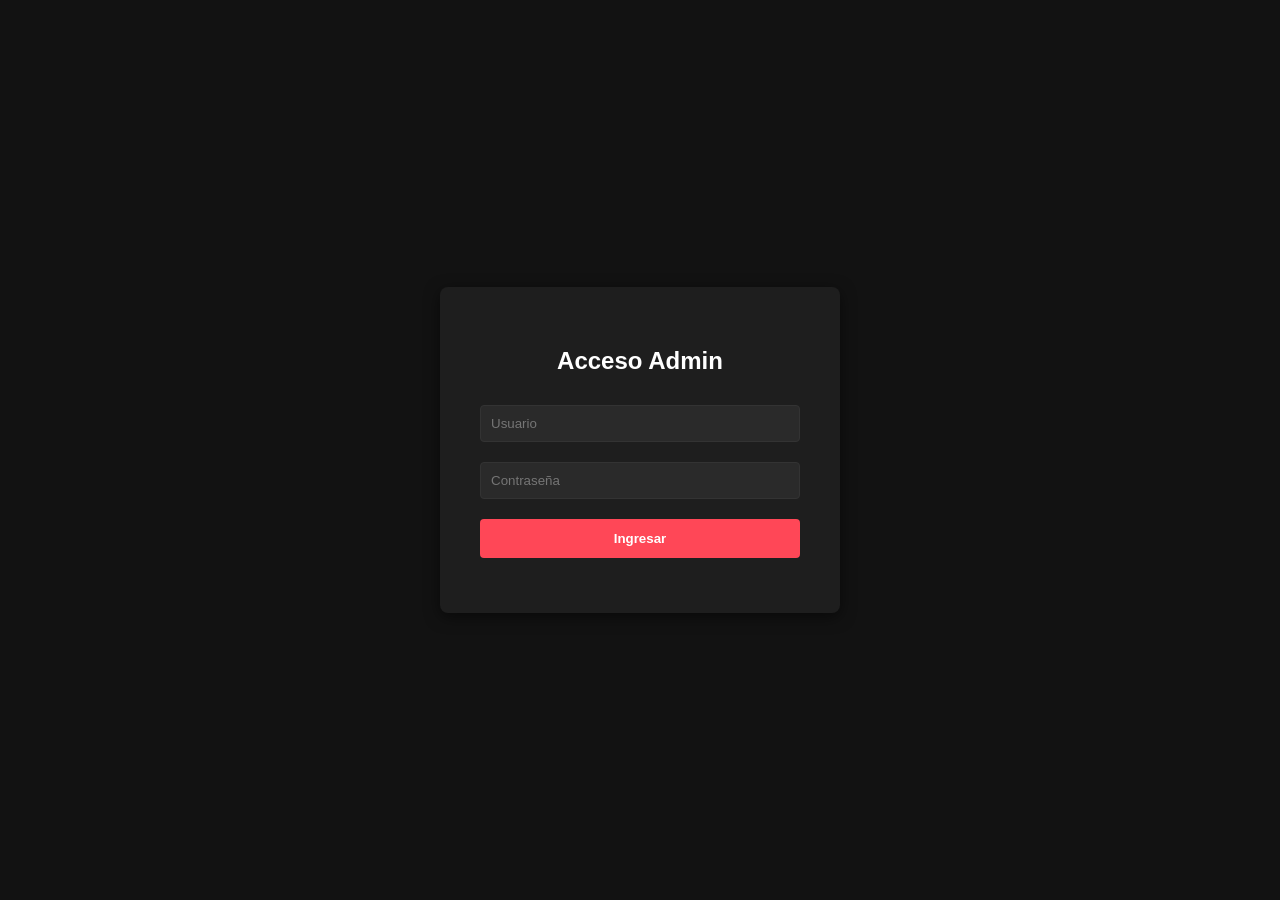
==== admin.html @ 841ac2e7 "Add files via upload" ====
<!DOCTYPE html>
<html lang="es">
<head>
  <meta charset="UTF-8">
  <title>LaserPrint - Panel Admin</title>
  <style>
    body { font-family: Arial, sans-serif; margin: 0; background: #f4f4f9; }
    header { background: #18181c; color: white; padding: 15px 30px; display: flex; justify-content: space-between; align-items: center; }
    .container { padding: 30px; max-width: 900px; margin: 0 auto; }
    .form-box { background: white; padding: 25px; border-radius: 8px; box-shadow: 0 2px 10px rgba(0,0,0,0.1); margin-bottom: 30px; }
    .form-group { margin-bottom: 15px; }
    .form-group label { display: block; font-weight: bold; margin-bottom: 5px; }
    .form-group input, .form-group textarea, .form-group select { width: 100%; padding: 8px; box-sizing: border-box; }
    .btn-save { background: #2ed573; color: white; border: none; padding: 12px; width: 100%; font-weight: bold; cursor: pointer; border-radius: 4px; font-size: 16px; }
    table { width: 100%; border-collapse: collapse; background: white; }
    th, td { padding: 10px; border-bottom: 1px solid #ddd; text-align: left; }
    th { background: #2f3542; color: white; }
    .btn-del { background: #ff4757; color: white; border: none; padding: 5px 10px; cursor: pointer; border-radius: 3px; }
  </style>
</head>
<body>
  <header>
    <h1>Panel de Administración</h1>
    <div>
      <a href="dtf.html" style="color:white; margin-right: 15px;">Ver Sitio Web</a>
      <button onclick="localStorage.removeItem('adminAutenticado'); window.location.href='login.html';">Salir</button>
    </div>
  </header>

  <div class="container">
    <div class="form-box">
      <h2>Nueva Publicación</h2>
      <br>
      <form id="uploadForm">
        <div class="form-group">
          <label>Nombre del Producto / Servicio:</label>
          <input type="text" id="nombre" name="nombre" required maxlength="120">
        </div>
        
        <div class="form-group">
          <label>Descripción:</label>
          <textarea id="descripcion" name="descripcion" required maxlength="1000"></textarea>
        </div>

        <div class="form-group">
          <label>Precio en Pesos Mexicanos (Opcional):</label>
          <input type="number" id="precio" name="precio" step="0.01" min="0" placeholder="Ejemplo: 250.00">
        </div>

        <div class="form-group">
          <label>Página donde se publicará:</label>
          <select id="categoria" name="categoria" required>
            <option value="DTF TEXTIL / UV">DTF TEXTIL / UV</option>
            <option value="SUBLIMACION">SUBLIMACION</option>
            <option value="LONA">LONA</option>
            <option value="COROPLAST">COROPLAST</option>
            <option value="CORTE LASER">CORTE LASER</option>
            <option value="VINIL">VINIL</option>
          </select>
        </div>

        <div class="form-group">
          <label>Seleccionar Archivo (Imagen, Video o PDF):</label>
          <input type="file" id="archivo" name="archivo" accept="image/jpeg,image/png,image/webp,video/mp4,application/pdf" required>
        </div>

        <button type="submit" class="btn-save">Subir y Publicar</button>
      </form>
    </div>

    <h2>Publicaciones Activas</h2>
    <table>
      <thead>
        <tr>
          <th>Nombre</th>
          <th>Sección</th>
          <th>Precio (MXN)</th>
          <th>Tipo</th>
          <th>Acciones</th>
        </tr>
      </thead>
      <tbody id="tabla"></tbody>
    </table>
  </div>

  <script>
    if (localStorage.getItem('adminAutenticado') !== 'true') {
      window.location.href = 'login.html';
    }

    const formatoMXN = new Intl.NumberFormat('es-MX', { style: 'currency', currency: 'MXN' });

    async function cargarTabla() {
      try {
        const res = await fetch('http://localhost:5000/api/productos?limit=100');
        const data = await res.json();
        const productos = data.productos || [];
        const tbody = document.getElementById('tabla');
        tbody.innerHTML = '';

        if (productos.length === 0) {
          tbody.innerHTML = '<tr><td colspan="5" style="text-align:center;">No hay publicaciones disponibles.</td></tr>';
          return;
        }

        productos.forEach(p => {
          const precioTexto = (p.precio !== null && p.precio !== undefined) ? `${formatoMXN.format(p.precio)} MXN` : 'N/A';

          tbody.innerHTML += `
            <tr>
              <td><b>${p.nombre}</b></td>
              <td>${p.categoria}</td>
              <td><b style="color:#2ed573;">${precioTexto}</b></td>
              <td>${p.tipoArchivo ? p.tipoArchivo.toUpperCase() : 'N/A'}</td>
              <td>
                <button class="btn-del" onclick="eliminar('${p._id}')">Eliminar</button>
              </td>
            </tr>
          `;
        });
      } catch (err) {
        console.error('Error al cargar tabla:', err);
      }
    }

    document.getElementById('uploadForm').addEventListener('submit', async (e) => {
      e.preventDefault();
      
      const formData = new FormData();
      formData.append('nombre', document.getElementById('nombre').value);
      formData.append('descripcion', document.getElementById('descripcion').value);
      formData.append('precio', document.getElementById('precio').value);
      formData.append('categoria', document.getElementById('categoria').value);
      formData.append('archivo', document.getElementById('archivo').files[0]);

      try {
        const res = await fetch('http://localhost:5000/api/productos', {
          method: 'POST',
          body: formData
        });

        if (res.ok) {
          alert('¡Publicado con éxito!');
          document.getElementById('uploadForm').reset();
          cargarTabla();
        } else {
          const errData = await res.json();
          alert('Error al subir: ' + (errData.error || 'Verifica los datos'));
        }
      } catch (err) {
        alert('Error de conexión con el servidor');
      }
    });

    async function eliminar(id) {
      if (confirm('¿Eliminar esta publicación de la base de datos?')) {
        try {
          const res = await fetch(`http://localhost:5000/api/productos/${id}`, { method: 'DELETE' });
          if (res.ok) {
            cargarTabla();
          } else {
            alert('No se pudo eliminar el registro.');
          }
        } catch (err) {
          alert('Error al intentar eliminar el registro.');
        }
      }
    }

    cargarTabla();
  </script>
</body>
</html>
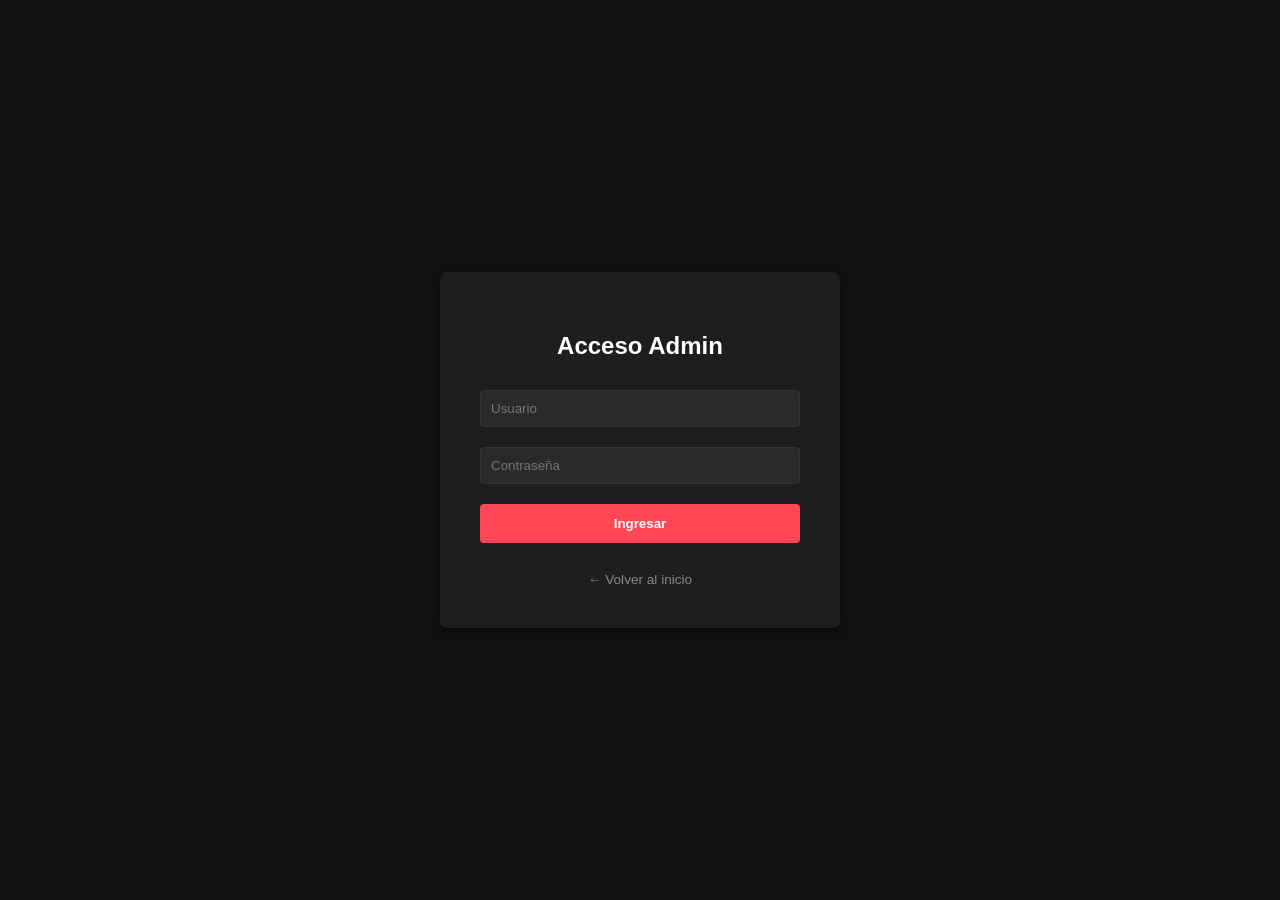
==== commit 7822d29d: "Update admin panel HTML structure and scripts" ====
--- a/admin.html
+++ b/admin.html
@@ -12,6 +12,7 @@
     .form-group label { display: block; font-weight: bold; margin-bottom: 5px; }
     .form-group input, .form-group textarea, .form-group select { width: 100%; padding: 8px; box-sizing: border-box; }
     .btn-save { background: #2ed573; color: white; border: none; padding: 12px; width: 100%; font-weight: bold; cursor: pointer; border-radius: 4px; font-size: 16px; }
+    .btn-save:disabled { background: #a4b0be; cursor: not-allowed; }
     table { width: 100%; border-collapse: collapse; background: white; }
     th, td { padding: 10px; border-bottom: 1px solid #ddd; text-align: left; }
     th { background: #2f3542; color: white; }
@@ -22,7 +23,7 @@
   <header>
     <h1>Panel de Administración</h1>
     <div>
-      <a href="dtf.html" style="color:white; margin-right: 15px;">Ver Sitio Web</a>
+      <a href="index.html" style="color:white; margin-right: 15px;">Ver Sitio Web</a>
       <button onclick="localStorage.removeItem('adminAutenticado'); window.location.href='login.html';">Salir</button>
     </div>
   </header>
@@ -64,7 +65,7 @@
           <input type="file" id="archivo" name="archivo" accept="image/jpeg,image/png,image/webp,video/mp4,application/pdf" required>
         </div>
 
-        <button type="submit" class="btn-save">Subir y Publicar</button>
+        <button type="submit" id="btnSubmit" class="btn-save">Subir y Publicar</button>
       </form>
     </div>
 
@@ -88,11 +89,12 @@
       window.location.href = 'login.html';
     }
 
+    const API_URL = 'https://laserprint-api.onrender.com/api/productos';
     const formatoMXN = new Intl.NumberFormat('es-MX', { style: 'currency', currency: 'MXN' });
 
     async function cargarTabla() {
       try {
-        const res = await fetch('http://localhost:5000/api/productos?limit=100');
+        const res = await fetch(`${API_URL}?limit=100`);
         const data = await res.json();
         const productos = data.productos || [];
         const tbody = document.getElementById('tabla');
@@ -119,13 +121,17 @@
           `;
         });
       } catch (err) {
-        console.error('Error al cargar tabla:', err);
+        console.error('Error al cargar tabla desde Render:', err);
       }
     }
 
     document.getElementById('uploadForm').addEventListener('submit', async (e) => {
       e.preventDefault();
       
+      const btnSubmit = document.getElementById('btnSubmit');
+      btnSubmit.disabled = true;
+      btnSubmit.innerText = 'Subiendo...';
+
       const formData = new FormData();
       formData.append('nombre', document.getElementById('nombre').value);
       formData.append('descripcion', document.getElementById('descripcion').value);
@@ -134,7 +140,7 @@
       formData.append('archivo', document.getElementById('archivo').files[0]);
 
       try {
-        const res = await fetch('http://localhost:5000/api/productos', {
+        const res = await fetch(API_URL, {
           method: 'POST',
           body: formData
         });
@@ -148,14 +154,17 @@
           alert('Error al subir: ' + (errData.error || 'Verifica los datos'));
         }
       } catch (err) {
-        alert('Error de conexión con el servidor');
+        alert('Error de conexión con el servidor en Render');
+      } finally {
+        btnSubmit.disabled = false;
+        btnSubmit.innerText = 'Subir y Publicar';
       }
     });
 
     async function eliminar(id) {
       if (confirm('¿Eliminar esta publicación de la base de datos?')) {
         try {
-          const res = await fetch(`http://localhost:5000/api/productos/${id}`, { method: 'DELETE' });
+          const res = await fetch(`${API_URL}/${id}`, { method: 'DELETE' });
           if (res.ok) {
             cargarTabla();
           } else {
@@ -170,4 +179,4 @@
     cargarTabla();
   </script>
 </body>
-</html>+</html>
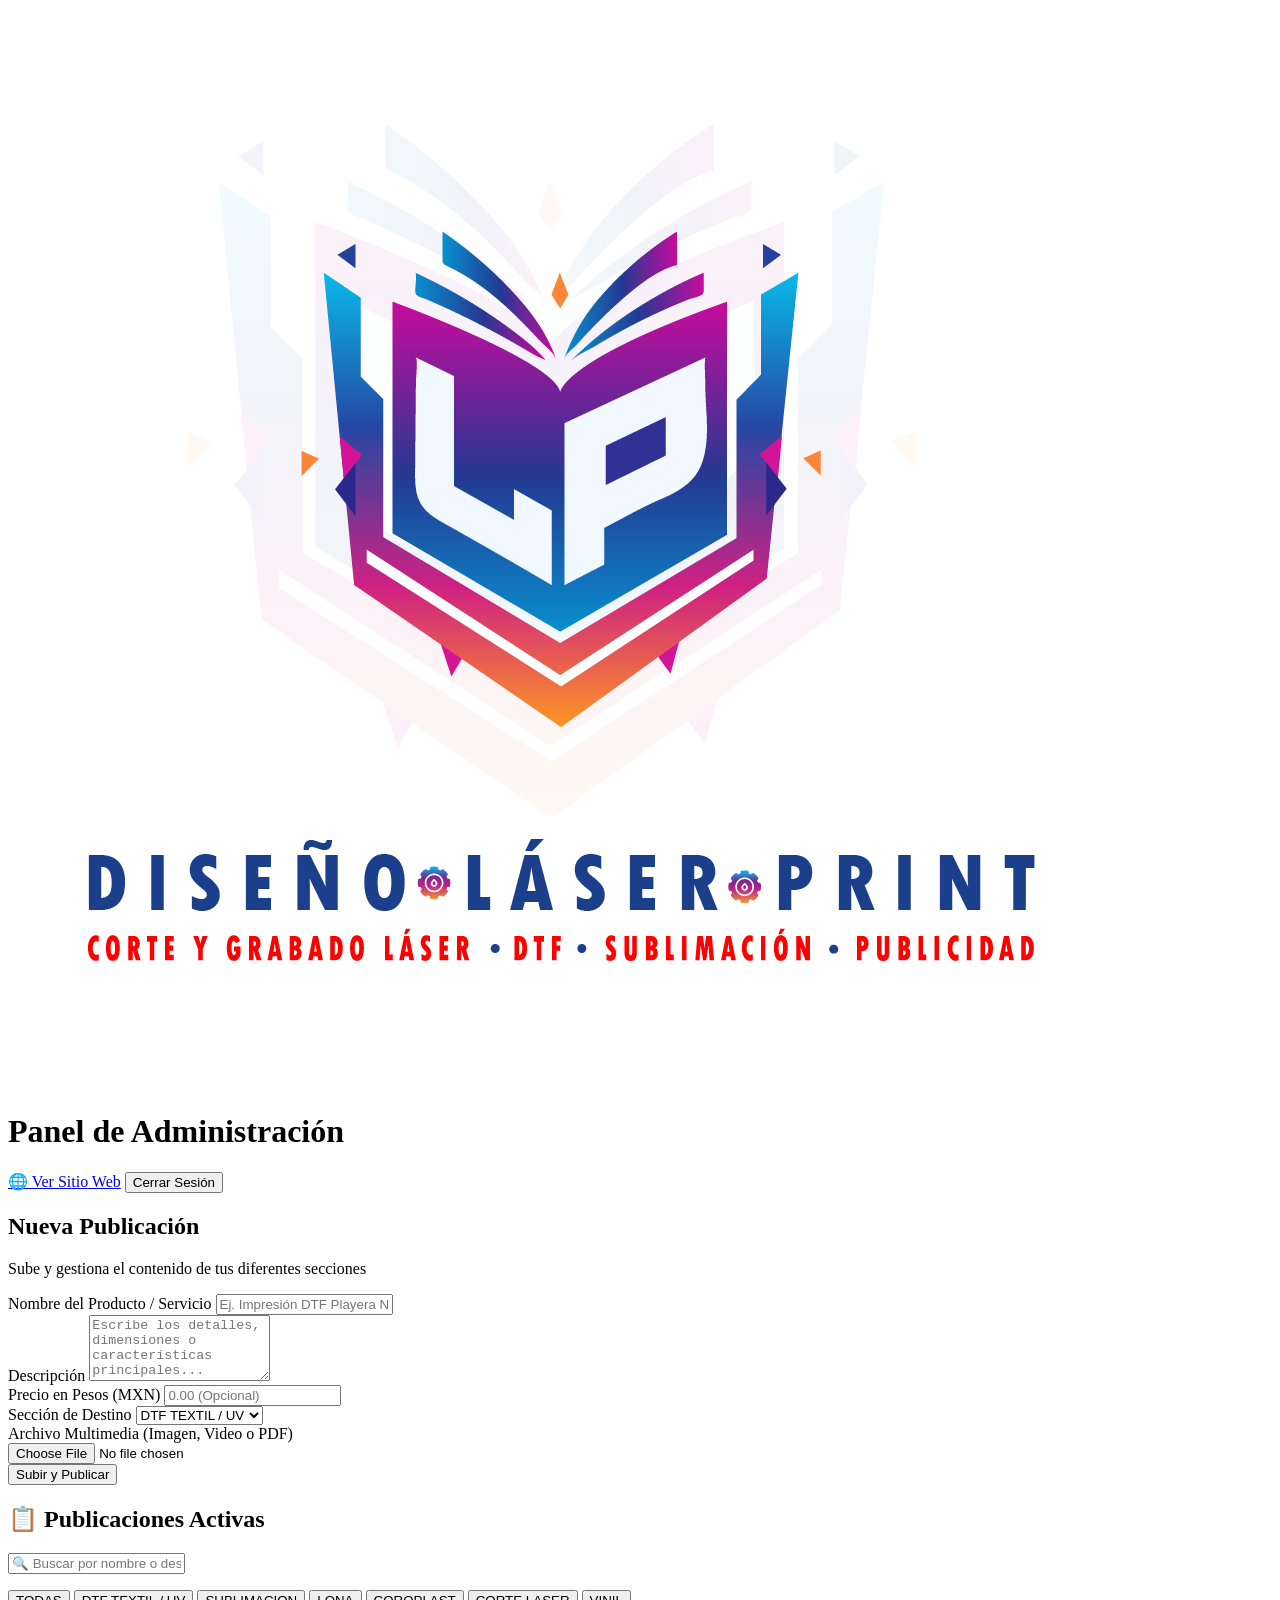
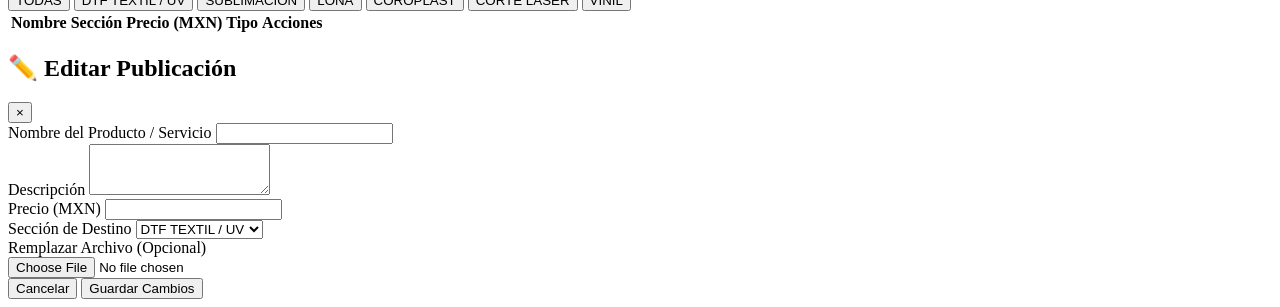
==== commit d6305d43: "Update admin.html" ====
--- a/admin.html
+++ b/admin.html
@@ -2,181 +2,186 @@
 <html lang="es">
 <head>
   <meta charset="UTF-8">
+  <meta name="viewport" content="width=device-width, initial-scale=1.0">
   <title>LaserPrint - Panel Admin</title>
-  <style>
-    body { font-family: Arial, sans-serif; margin: 0; background: #f4f4f9; }
-    header { background: #18181c; color: white; padding: 15px 30px; display: flex; justify-content: space-between; align-items: center; }
-    .container { padding: 30px; max-width: 900px; margin: 0 auto; }
-    .form-box { background: white; padding: 25px; border-radius: 8px; box-shadow: 0 2px 10px rgba(0,0,0,0.1); margin-bottom: 30px; }
-    .form-group { margin-bottom: 15px; }
-    .form-group label { display: block; font-weight: bold; margin-bottom: 5px; }
-    .form-group input, .form-group textarea, .form-group select { width: 100%; padding: 8px; box-sizing: border-box; }
-    .btn-save { background: #2ed573; color: white; border: none; padding: 12px; width: 100%; font-weight: bold; cursor: pointer; border-radius: 4px; font-size: 16px; }
-    .btn-save:disabled { background: #a4b0be; cursor: not-allowed; }
-    table { width: 100%; border-collapse: collapse; background: white; }
-    th, td { padding: 10px; border-bottom: 1px solid #ddd; text-align: left; }
-    th { background: #2f3542; color: white; }
-    .btn-del { background: #ff4757; color: white; border: none; padding: 5px 10px; cursor: pointer; border-radius: 3px; }
-  </style>
+
+  <!-- Favicon e Iconos -->
+  <link rel="icon" type="image/png" href="uploads/fotos/LOGOTIPO.png">
+
+  <!-- Fuentes tipográficas -->
+  <link rel="preconnect" href="https://fonts.googleapis.com">
+  <link rel="preconnect" href="https://fonts.gstatic.com" crossorigin>
+  <link href="https://fonts.googleapis.com/css2?family=Cinzel:wght@700&family=Plus+Jakarta+Sans:wght@300;400;600;700&display=swap" rel="stylesheet">
+  
+  <!-- Estilos CSS externo -->
+  <link rel="stylesheet" href="admin.css">
 </head>
 <body>
-  <header>
-    <h1>Panel de Administración</h1>
-    <div>
-      <a href="index.html" style="color:white; margin-right: 15px;">Ver Sitio Web</a>
-      <button onclick="localStorage.removeItem('adminAutenticado'); window.location.href='login.html';">Salir</button>
+
+  <!-- Fondo ambiental con orbes claros -->
+  <div class="bg-glow ambient-cyan"></div>
+  <div class="bg-glow ambient-magenta"></div>
+
+  <!-- Encabezado del Panel -->
+  <header class="admin-header glass-card">
+    <div class="header-brand">
+      <img src="uploads/fotos/LOGOTIPO.png" alt="Logo LaserPrint" class="admin-logo" onerror="this.onerror=null; this.src='/uploads/fotos/LOGOTIPO.png';">
+      <h1 class="header-title">Panel de Administración</h1>
+    </div>
+    <div class="header-actions">
+      <a href="index.html" class="btn-site">🌐 Ver Sitio Web</a>
+      <button id="logoutBtn" class="btn-logout">Cerrar Sesión</button>
     </div>
   </header>
 
-  <div class="container">
-    <div class="form-box">
-      <h2>Nueva Publicación</h2>
-      <br>
+  <!-- Contenido Principal -->
+  <main class="admin-container">
+
+    <!-- Tarjeta del Formulario (Creación) -->
+    <section class="form-box glass-card">
+      <div class="form-header">
+        <h2>Nueva Publicación</h2>
+        <p class="form-subtitle">Sube y gestiona el contenido de tus diferentes secciones</p>
+      </div>
+      
       <form id="uploadForm">
         <div class="form-group">
-          <label>Nombre del Producto / Servicio:</label>
-          <input type="text" id="nombre" name="nombre" required maxlength="120">
+          <label for="nombre">Nombre del Producto / Servicio</label>
+          <input type="text" id="nombre" name="nombre" required maxlength="120" placeholder="Ej. Impresión DTF Playera Negra">
         </div>
         
         <div class="form-group">
-          <label>Descripción:</label>
-          <textarea id="descripcion" name="descripcion" required maxlength="1000"></textarea>
+          <label for="descripcion">Descripción</label>
+          <textarea id="descripcion" name="descripcion" rows="4" required maxlength="1000" placeholder="Escribe los detalles, dimensiones o características principales..."></textarea>
+        </div>
+
+        <div class="form-row">
+          <div class="form-group flex-1">
+            <label for="precio">Precio en Pesos (MXN)</label>
+            <input type="number" id="precio" name="precio" step="0.01" min="0" placeholder="0.00 (Opcional)">
+          </div>
+
+          <div class="form-group flex-1">
+            <label for="categoria">Sección de Destino</label>
+            <select id="categoria" name="categoria" required>
+              <option value="DTF TEXTIL / UV">DTF TEXTIL / UV</option>
+              <option value="SUBLIMACION">SUBLIMACION</option>
+              <option value="LONA">LONA</option>
+              <option value="COROPLAST">COROPLAST</option>
+              <option value="CORTE LASER">CORTE LASER</option>
+              <option value="VINIL">VINIL</option>
+            </select>
+          </div>
         </div>
 
         <div class="form-group">
-          <label>Precio en Pesos Mexicanos (Opcional):</label>
-          <input type="number" id="precio" name="precio" step="0.01" min="0" placeholder="Ejemplo: 250.00">
-        </div>
-
-        <div class="form-group">
-          <label>Página donde se publicará:</label>
-          <select id="categoria" name="categoria" required>
-            <option value="DTF TEXTIL / UV">DTF TEXTIL / UV</option>
-            <option value="SUBLIMACION">SUBLIMACION</option>
-            <option value="LONA">LONA</option>
-            <option value="COROPLAST">COROPLAST</option>
-            <option value="CORTE LASER">CORTE LASER</option>
-            <option value="VINIL">VINIL</option>
-          </select>
-        </div>
-
-        <div class="form-group">
-          <label>Seleccionar Archivo (Imagen, Video o PDF):</label>
-          <input type="file" id="archivo" name="archivo" accept="image/jpeg,image/png,image/webp,video/mp4,application/pdf" required>
+          <label for="archivo">Archivo Multimedia (Imagen, Video o PDF)</label>
+          <div class="file-input-wrapper">
+            <input type="file" id="archivo" name="archivo" accept="image/jpeg,image/png,image/webp,video/mp4,application/pdf" required>
+          </div>
         </div>
 
         <button type="submit" id="btnSubmit" class="btn-save">Subir y Publicar</button>
       </form>
+    </section>
+
+    <!-- Tarjeta de Gestión (Buscador, Pestañas por Sección y Tabla) -->
+    <section class="table-box glass-card">
+      <div class="table-header-tools">
+        <h2>📋 Publicaciones Activas</h2>
+        
+        <!-- Buscador inteligente en tiempo real con sugerencias -->
+        <div class="search-box">
+          <input type="text" id="searchInput" placeholder="🔍 Buscar por nombre o descripción..." autocomplete="off">
+          <ul id="searchSuggestions" class="suggestions-list"></ul>
+        </div>
+      </div>
+
+      <!-- Pestañas para separar la tabla por secciones -->
+      <div class="category-tabs" id="categoryTabs">
+        <button class="tab-btn active" data-cat="TODAS">TODAS</button>
+        <button class="tab-btn" data-cat="DTF TEXTIL / UV">DTF TEXTIL / UV</button>
+        <button class="tab-btn" data-cat="SUBLIMACION">SUBLIMACION</button>
+        <button class="tab-btn" data-cat="LONA">LONA</button>
+        <button class="tab-btn" data-cat="COROPLAST">COROPLAST</button>
+        <button class="tab-btn" data-cat="CORTE LASER">CORTE LASER</button>
+        <button class="tab-btn" data-cat="VINIL">VINIL</button>
+      </div>
+
+      <div class="table-responsive">
+        <table>
+          <thead>
+            <tr>
+              <th>Nombre</th>
+              <th>Sección</th>
+              <th>Precio (MXN)</th>
+              <th>Tipo</th>
+              <th>Acciones</th>
+            </tr>
+          </thead>
+          <tbody id="tabla"></tbody>
+        </table>
+      </div>
+    </section>
+
+  </main>
+
+  <!-- Modal Flotante para Edición de Publicaciones -->
+  <div id="editModal" class="modal-overlay">
+    <div class="modal-content glass-card">
+      <div class="modal-header">
+        <h2>✏️ Editar Publicación</h2>
+        <button id="closeModalBtn" class="close-btn">&times;</button>
+      </div>
+
+      <form id="editForm">
+        <input type="hidden" id="editId">
+
+        <div class="form-group">
+          <label for="editNombre">Nombre del Producto / Servicio</label>
+          <input type="text" id="editNombre" name="nombre" required maxlength="120">
+        </div>
+
+        <div class="form-group">
+          <label for="editDescripcion">Descripción</label>
+          <textarea id="editDescripcion" name="descripcion" rows="3" required maxlength="1000"></textarea>
+        </div>
+
+        <div class="form-row">
+          <div class="form-group flex-1">
+            <label for="editPrecio">Precio (MXN)</label>
+            <input type="number" id="editPrecio" name="precio" step="0.01" min="0">
+          </div>
+
+          <div class="form-group flex-1">
+            <label for="editCategoria">Sección de Destino</label>
+            <select id="editCategoria" name="categoria" required>
+              <option value="DTF TEXTIL / UV">DTF TEXTIL / UV</option>
+              <option value="SUBLIMACION">SUBLIMACION</option>
+              <option value="LONA">LONA</option>
+              <option value="COROPLAST">COROPLAST</option>
+              <option value="CORTE LASER">CORTE LASER</option>
+              <option value="VINIL">VINIL</option>
+            </select>
+          </div>
+        </div>
+
+        <div class="form-group">
+          <label for="editArchivo">Remplazar Archivo (Opcional)</label>
+          <div class="file-input-wrapper">
+            <input type="file" id="editArchivo" name="archivo" accept="image/jpeg,image/png,image/webp,video/mp4,application/pdf">
+          </div>
+        </div>
+
+        <div class="modal-actions">
+          <button type="button" id="btnCancelEdit" class="btn-cancel">Cancelar</button>
+          <button type="submit" id="btnSaveEdit" class="btn-save">Guardar Cambios</button>
+        </div>
+      </form>
     </div>
-
-    <h2>Publicaciones Activas</h2>
-    <table>
-      <thead>
-        <tr>
-          <th>Nombre</th>
-          <th>Sección</th>
-          <th>Precio (MXN)</th>
-          <th>Tipo</th>
-          <th>Acciones</th>
-        </tr>
-      </thead>
-      <tbody id="tabla"></tbody>
-    </table>
   </div>
 
-  <script>
-    if (localStorage.getItem('adminAutenticado') !== 'true') {
-      window.location.href = 'login.html';
-    }
-
-    const API_URL = 'https://laserprint-api.onrender.com/api/productos';
-    const formatoMXN = new Intl.NumberFormat('es-MX', { style: 'currency', currency: 'MXN' });
-
-    async function cargarTabla() {
-      try {
-        const res = await fetch(`${API_URL}?limit=100`);
-        const data = await res.json();
-        const productos = data.productos || [];
-        const tbody = document.getElementById('tabla');
-        tbody.innerHTML = '';
-
-        if (productos.length === 0) {
-          tbody.innerHTML = '<tr><td colspan="5" style="text-align:center;">No hay publicaciones disponibles.</td></tr>';
-          return;
-        }
-
-        productos.forEach(p => {
-          const precioTexto = (p.precio !== null && p.precio !== undefined) ? `${formatoMXN.format(p.precio)} MXN` : 'N/A';
-
-          tbody.innerHTML += `
-            <tr>
-              <td><b>${p.nombre}</b></td>
-              <td>${p.categoria}</td>
-              <td><b style="color:#2ed573;">${precioTexto}</b></td>
-              <td>${p.tipoArchivo ? p.tipoArchivo.toUpperCase() : 'N/A'}</td>
-              <td>
-                <button class="btn-del" onclick="eliminar('${p._id}')">Eliminar</button>
-              </td>
-            </tr>
-          `;
-        });
-      } catch (err) {
-        console.error('Error al cargar tabla desde Render:', err);
-      }
-    }
-
-    document.getElementById('uploadForm').addEventListener('submit', async (e) => {
-      e.preventDefault();
-      
-      const btnSubmit = document.getElementById('btnSubmit');
-      btnSubmit.disabled = true;
-      btnSubmit.innerText = 'Subiendo...';
-
-      const formData = new FormData();
-      formData.append('nombre', document.getElementById('nombre').value);
-      formData.append('descripcion', document.getElementById('descripcion').value);
-      formData.append('precio', document.getElementById('precio').value);
-      formData.append('categoria', document.getElementById('categoria').value);
-      formData.append('archivo', document.getElementById('archivo').files[0]);
-
-      try {
-        const res = await fetch(API_URL, {
-          method: 'POST',
-          body: formData
-        });
-
-        if (res.ok) {
-          alert('¡Publicado con éxito!');
-          document.getElementById('uploadForm').reset();
-          cargarTabla();
-        } else {
-          const errData = await res.json();
-          alert('Error al subir: ' + (errData.error || 'Verifica los datos'));
-        }
-      } catch (err) {
-        alert('Error de conexión con el servidor en Render');
-      } finally {
-        btnSubmit.disabled = false;
-        btnSubmit.innerText = 'Subir y Publicar';
-      }
-    });
-
-    async function eliminar(id) {
-      if (confirm('¿Eliminar esta publicación de la base de datos?')) {
-        try {
-          const res = await fetch(`${API_URL}/${id}`, { method: 'DELETE' });
-          if (res.ok) {
-            cargarTabla();
-          } else {
-            alert('No se pudo eliminar el registro.');
-          }
-        } catch (err) {
-          alert('Error al intentar eliminar el registro.');
-        }
-      }
-    }
-
-    cargarTabla();
-  </script>
+  <!-- Script del Administrador -->
+  <script src="admin.js"></script>
 </body>
 </html>
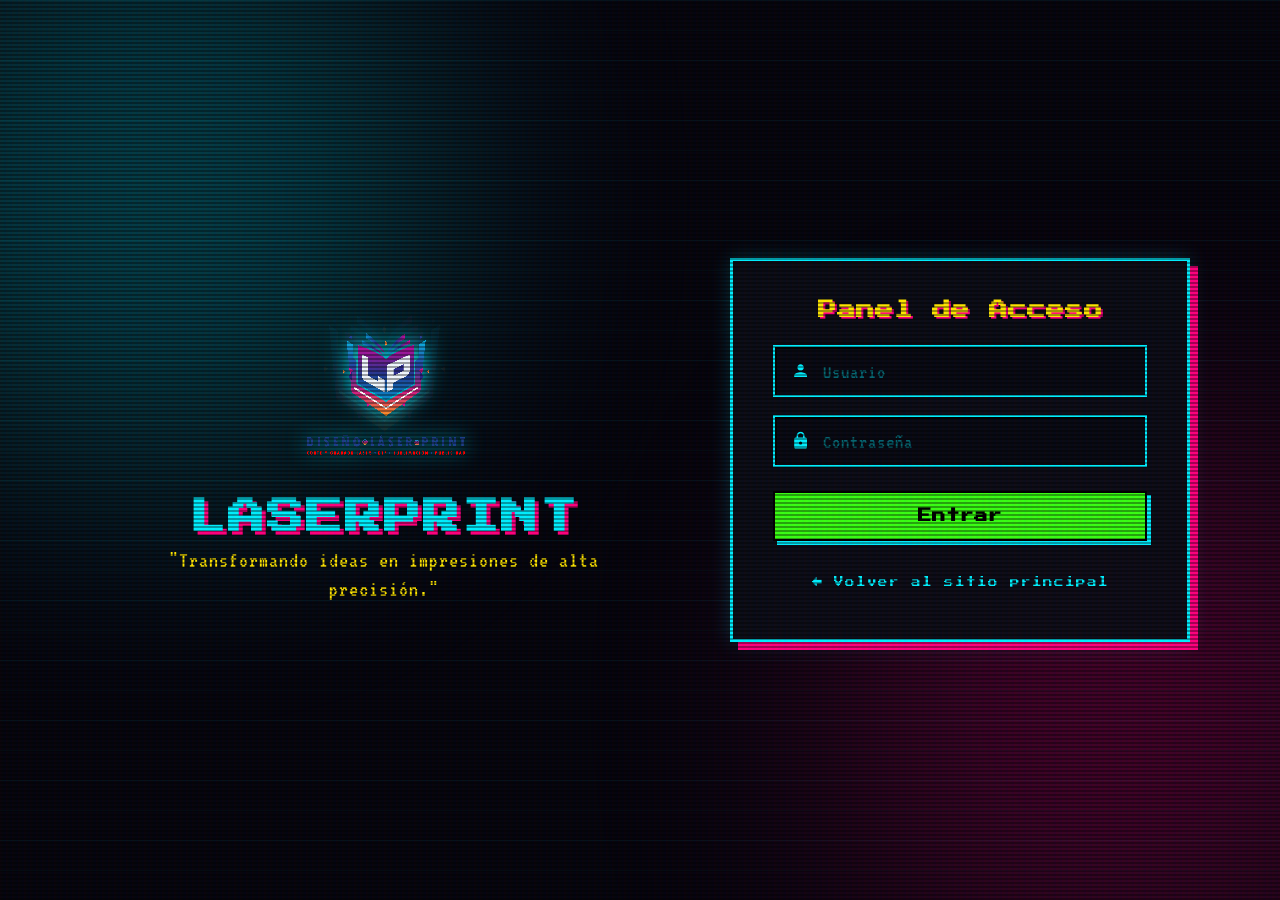
==== commit 3014b486: "Update admin.html" ====
--- a/admin.html
+++ b/admin.html
@@ -15,6 +15,13 @@
   
   <!-- Estilos CSS externo -->
   <link rel="stylesheet" href="admin.css">
+
+  <!-- Verificación inmediata de sesión antes de renderizar la página -->
+  <script>
+    if (localStorage.getItem('adminAutenticado') !== 'true') {
+      window.location.href = 'login.html';
+    }
+  </script>
 </head>
 <body>
 
@@ -25,7 +32,7 @@
   <!-- Encabezado del Panel -->
   <header class="admin-header glass-card">
     <div class="header-brand">
-      <img src="uploads/fotos/LOGOTIPO.png" alt="Logo LaserPrint" class="admin-logo" onerror="this.onerror=null; this.src='/uploads/fotos/LOGOTIPO.png';">
+      <img src="uploads/fotos/LOGOTIPO.png" alt="Logo LaserPrint" class="admin-logo" onerror="this.onerror=null; this.src='https://raw.githubusercontent.com/diazvb2506/laserprint-web/main/uploads/fotos/LOGOTIPO.png';">
       <h1 class="header-title">Panel de Administración</h1>
     </div>
     <div class="header-actions">
@@ -44,7 +51,7 @@
         <p class="form-subtitle">Sube y gestiona el contenido de tus diferentes secciones</p>
       </div>
       
-      <form id="uploadForm">
+      <form id="uploadForm" autocomplete="off">
         <div class="form-group">
           <label for="nombre">Nombre del Producto / Servicio</label>
           <input type="text" id="nombre" name="nombre" required maxlength="120" placeholder="Ej. Impresión DTF Playera Negra">
@@ -127,7 +134,7 @@
   </main>
 
   <!-- Modal Flotante para Edición de Publicaciones -->
-  <div id="editModal" class="modal-overlay">
+  <div id="editModal" class="modal-overlay" style="display: none;">
     <div class="modal-content glass-card">
       <div class="modal-header">
         <h2>✏️ Editar Publicación</h2>
@@ -181,7 +188,7 @@
     </div>
   </div>
 
-  <!-- Script del Administrador -->
-  <script src="admin.js"></script>
+  <!-- Script del Administrador con versión anti-caché -->
+  <script src="admin.js?v=2.0"></script>
 </body>
 </html>
--- a/admin.css
+++ b/admin.css
@@ -0,0 +1,741 @@
+/* ==========================================================================
+   1. RESET, FUENTES Y VARIABLES GLOBALES (RETRO CYBERPUNK ARCADE STYLING)
+   ========================================================================== */
+@import url('https://fonts.googleapis.com/css2?family=Press+Start+2P&family=VT323&display=swap');
+
+*,
+*::before,
+*::after {
+  box-sizing: border-box;
+  margin: 0;
+  padding: 0;
+}
+
+:root {
+  /* Paleta Neon Arcade 8-Bit */
+  --bg-dark-main: #06050e;
+  
+  --arcade-cyan: #00f0ff;
+  --arcade-pink: #ff007f;
+  --arcade-yellow: #ffe600;
+  --arcade-green: #39ff14;
+  --arcade-purple: #9d4edd;
+  --arcade-red: #ff3366;
+  
+  /* Contenedores y Cajas Retro */
+  --retro-bg-card: rgba(13, 14, 25, 0.92);
+  --retro-bg-modal: rgba(8, 8, 16, 0.96);
+  --retro-border-cyan: #00f0ff;
+  --retro-border-pink: #ff007f;
+  --input-bg: #090a14;
+
+  /* Fuentes Retro */
+  --font-pixel: 'Press Start 2P', monospace;
+  --font-terminal: 'VT323', monospace;
+
+  /* Textos */
+  --text-primary: #ffffff;
+  --text-secondary: #00f0ff;
+  --text-dark: #000000;
+}
+
+html, body {
+  width: 100%;
+  min-height: 100vh;
+  min-height: 100dvh;
+  overflow-x: hidden;
+}
+
+body {
+  font-family: var(--font-terminal);
+  font-size: 1.35rem;
+  letter-spacing: 1px;
+  background-color: var(--bg-dark-main);
+  color: var(--text-primary);
+  position: relative;
+  display: flex;
+  flex-direction: column;
+  background-image: 
+    linear-gradient(rgba(0, 240, 255, 0.05) 1px, transparent 1px),
+    linear-gradient(90deg, rgba(0, 240, 255, 0.05) 1px, transparent 1px);
+  background-size: 30px 30px;
+}
+
+/* ==========================================================================
+   2. OVERLAY CRT SCANLINES (EFECTO MONITOR DE TUBO RETRO)
+   ========================================================================== */
+body::before {
+  content: " ";
+  display: block;
+  position: fixed;
+  top: 0; left: 0; bottom: 0; right: 0;
+  background: linear-gradient(rgba(18, 16, 16, 0) 50%, rgba(0, 0, 0, 0.35) 50%), 
+              linear-gradient(90deg, rgba(255, 0, 0, 0.03), rgba(0, 255, 0, 0.01), rgba(0, 0, 255, 0.03));
+  z-index: 999;
+  background-size: 100% 4px, 6px 100%;
+  pointer-events: none;
+}
+
+/* Ambient Glow de Retroalimentación Neon */
+.bg-glow {
+  position: fixed;
+  width: clamp(350px, 45vw, 700px);
+  height: clamp(350px, 45vw, 700px);
+  border-radius: 50%;
+  filter: blur(140px);
+  z-index: 0;
+  opacity: 0.25;
+  pointer-events: none;
+  animation: floatBg 12s ease-in-out infinite alternate;
+}
+
+.ambient-cyan {
+  background: var(--arcade-cyan);
+  top: -15%;
+  left: -10%;
+}
+
+.ambient-magenta {
+  background: var(--arcade-pink);
+  bottom: -15%;
+  right: -10%;
+  animation-delay: -6s;
+}
+
+@keyframes floatBg {
+  0% { transform: translate(0, 0) scale(1); }
+  50% { transform: translate(30px, 40px) scale(1.1); }
+  100% { transform: translate(-20px, 20px) scale(0.95); }
+}
+
+/* ==========================================================================
+   3. ENCABEZADO ADMIN (HEADER HUD ARCADE)
+   ========================================================================== */
+.admin-header {
+  position: sticky;
+  top: 0;
+  z-index: 100;
+  display: flex;
+  justify-content: space-between;
+  align-items: center;
+  padding: 1rem clamp(1rem, 4vw, 2.5rem);
+  background: #090a14;
+  border-bottom: 3px solid var(--arcade-cyan);
+  box-shadow: 0 5px 20px rgba(0, 240, 255, 0.3);
+}
+
+.header-brand {
+  display: flex;
+  align-items: center;
+  gap: 1.2rem;
+}
+
+.admin-logo {
+  height: 44px;
+  width: auto;
+  object-fit: contain;
+  filter: drop-shadow(0 0 8px var(--arcade-cyan));
+  image-rendering: pixelated;
+  transition: transform 0.2s ease;
+}
+
+.admin-logo:hover {
+  transform: scale(1.1) rotate(-3deg);
+}
+
+.header-title {
+  font-family: var(--font-pixel);
+  font-size: clamp(0.9rem, 2vw, 1.3rem);
+  font-weight: 700;
+  color: var(--arcade-cyan);
+  text-shadow: 3px 3px 0px var(--arcade-pink);
+  letter-spacing: 2px;
+}
+
+.header-actions {
+  display: flex;
+  align-items: center;
+  gap: 1rem;
+}
+
+.btn-site {
+  font-family: var(--font-pixel);
+  font-size: 0.65rem;
+  color: #fff;
+  text-decoration: none;
+  padding: 0.7rem 1.1rem;
+  background: #000;
+  border: 2px solid var(--arcade-cyan);
+  box-shadow: 3px 3px 0px var(--arcade-cyan);
+  transition: all 0.1s ease;
+}
+
+.btn-site:hover {
+  background: var(--arcade-cyan);
+  color: #000;
+  box-shadow: 4px 4px 0px var(--arcade-pink);
+  transform: translate(-2px, -2px);
+}
+
+.btn-logout {
+  font-family: var(--font-pixel);
+  font-size: 0.65rem;
+  background: #000;
+  color: var(--arcade-red);
+  border: 2px solid var(--arcade-red);
+  box-shadow: 3px 3px 0px var(--arcade-red);
+  padding: 0.7rem 1.1rem;
+  cursor: pointer;
+  transition: all 0.1s ease;
+}
+
+.btn-logout:hover {
+  background: var(--arcade-red);
+  color: #fff;
+  box-shadow: 4px 4px 0px var(--arcade-pink);
+  transform: translate(-2px, -2px);
+}
+
+/* ==========================================================================
+   4. CONTENEDOR PRINCIPAL Y TARJETAS RETRO / ARCADE
+   ========================================================================== */
+.admin-container {
+  position: relative;
+  z-index: 1;
+  width: 100%;
+  max-width: 1100px;
+  margin: 0 auto;
+  padding: clamp(1.5rem, 4vw, 3rem);
+  display: flex;
+  flex-direction: column;
+  gap: 2.5rem;
+}
+
+.glass-card {
+  position: relative;
+  background: var(--retro-bg-card);
+  border: 3px solid var(--arcade-cyan);
+  border-radius: 0px;
+  padding: clamp(1.5rem, 4vw, 2.5rem);
+  box-shadow: 8px 8px 0px var(--arcade-pink), 0 0 15px rgba(0, 240, 255, 0.2);
+}
+
+.glass-card:hover {
+  box-shadow: 10px 10px 0px var(--arcade-pink), 0 0 25px rgba(0, 240, 255, 0.4);
+}
+
+/* ==========================================================================
+   5. FORMULARIO DE PUBLICACIÓN ESTILO TERMINAL RETRO
+   ========================================================================== */
+.form-header {
+  margin-bottom: 1.8rem;
+  border-bottom: 2px dashed var(--arcade-cyan);
+  padding-bottom: 1rem;
+}
+
+.form-header h2 {
+  font-family: var(--font-pixel);
+  font-size: clamp(1rem, 1.8vw, 1.3rem);
+  color: var(--arcade-yellow);
+  text-shadow: 2px 2px 0px var(--arcade-pink);
+}
+
+.form-subtitle {
+  font-family: var(--font-terminal);
+  font-size: 1.2rem;
+  color: var(--arcade-cyan);
+  margin-top: 0.4rem;
+}
+
+#uploadForm {
+  display: flex;
+  flex-direction: column;
+  gap: 1.4rem;
+}
+
+.form-row {
+  display: flex;
+  gap: 1.4rem;
+  flex-wrap: wrap;
+}
+
+.flex-1 {
+  flex: 1;
+  min-width: 240px;
+}
+
+.form-group {
+  display: flex;
+  flex-direction: column;
+  gap: 0.6rem;
+}
+
+.form-group label {
+  font-family: var(--font-pixel);
+  font-size: 0.65rem;
+  text-transform: uppercase;
+  color: var(--arcade-cyan);
+}
+
+.form-group input[type="text"],
+.form-group input[type="number"],
+.form-group textarea,
+.form-group select {
+  width: 100%;
+  padding: 0.8rem 1rem;
+  background: var(--input-bg);
+  border: 2px solid var(--arcade-cyan);
+  border-radius: 0px;
+  color: var(--arcade-green);
+  font-family: var(--font-terminal);
+  font-size: 1.3rem;
+  outline: none;
+  transition: all 0.1s ease;
+}
+
+.form-group textarea {
+  resize: vertical;
+  min-height: 110px;
+}
+
+.form-group select option {
+  background: #000;
+  color: var(--arcade-green);
+}
+
+.form-group input:focus,
+.form-group textarea:focus,
+.form-group select:focus {
+  border-color: var(--arcade-pink);
+  box-shadow: 4px 4px 0px var(--arcade-cyan);
+  background: #000;
+}
+
+/* Custom File Input 8-Bit */
+.file-input-wrapper input[type="file"] {
+  background: var(--input-bg);
+  padding: 0.7rem;
+  border: 2px dashed var(--arcade-cyan);
+  color: var(--arcade-cyan);
+  cursor: pointer;
+  width: 100%;
+  font-family: var(--font-terminal);
+}
+
+.file-input-wrapper input[type="file"]:hover {
+  border-color: var(--arcade-pink);
+  background: rgba(255, 0, 127, 0.1);
+}
+
+.file-input-wrapper input[type="file"]::-webkit-file-upload-button {
+  font-family: var(--font-pixel);
+  font-size: 0.6rem;
+  background: var(--arcade-cyan);
+  color: #000;
+  border: none;
+  padding: 0.5rem 0.8rem;
+  margin-right: 1rem;
+  cursor: pointer;
+  box-shadow: 2px 2px 0px var(--arcade-pink);
+}
+
+.file-input-wrapper input[type="file"]::-webkit-file-upload-button:hover {
+  background: var(--arcade-pink);
+  color: #fff;
+  box-shadow: 2px 2px 0px var(--arcade-cyan);
+}
+
+/* Botón Guardar / Submit Arcade */
+.btn-save {
+  font-family: var(--font-pixel);
+  margin-top: 0.8rem;
+  padding: 1rem 1.8rem;
+  background: var(--arcade-green);
+  color: #000;
+  border: 2px solid #000;
+  border-radius: 0px;
+  font-size: 0.8rem;
+  cursor: pointer;
+  box-shadow: 4px 4px 0px var(--arcade-cyan);
+  transition: all 0.1s ease;
+}
+
+.btn-save:hover:not(:disabled) {
+  transform: translate(-2px, -2px);
+  box-shadow: 6px 6px 0px var(--arcade-pink);
+  background: var(--arcade-cyan);
+  color: #000;
+}
+
+.btn-save:disabled {
+  background: #334155;
+  color: #64748b;
+  box-shadow: none;
+  cursor: not-allowed;
+  opacity: 0.6;
+}
+
+/* ==========================================================================
+   6. BUSCADOR INTELIGENTE Y HERRAMIENTAS DE TABLA
+   ========================================================================== */
+.table-header-tools {
+  display: flex;
+  justify-content: space-between;
+  align-items: center;
+  gap: 1.2rem;
+  flex-wrap: wrap;
+  margin-bottom: 1.5rem;
+}
+
+.table-header-tools h2 {
+  font-family: var(--font-pixel);
+  font-size: clamp(0.9rem, 1.8vw, 1.2rem);
+  color: var(--arcade-pink);
+  text-shadow: 2px 2px 0px var(--arcade-cyan);
+}
+
+/* Buscador Flotante Retro */
+.search-box {
+  position: relative;
+  min-width: 280px;
+  flex: 1;
+  max-width: 420px;
+}
+
+.search-box input {
+  width: 100%;
+  padding: 0.8rem 1.2rem;
+  background: var(--input-bg);
+  border: 2px solid var(--arcade-cyan);
+  border-radius: 0px;
+  color: var(--arcade-green);
+  font-family: var(--font-terminal);
+  font-size: 1.3rem;
+  outline: none;
+  transition: all 0.1s ease;
+}
+
+.search-box input:focus {
+  border-color: var(--arcade-pink);
+  box-shadow: 4px 4px 0px var(--arcade-cyan);
+}
+
+.suggestions-list {
+  display: none;
+  position: absolute;
+  top: 105%;
+  left: 0;
+  right: 0;
+  background: #090a14;
+  border: 2px solid var(--arcade-pink);
+  border-radius: 0px;
+  list-style: none;
+  overflow: hidden;
+  z-index: 200;
+  box-shadow: 5px 5px 0px var(--arcade-cyan);
+}
+
+.suggestions-list li {
+  padding: 0.8rem 1.2rem;
+  cursor: pointer;
+  font-family: var(--font-terminal);
+  font-size: 1.2rem;
+  display: flex;
+  justify-content: space-between;
+  border-bottom: 1px dashed rgba(0, 240, 255, 0.3);
+  transition: all 0.1s ease;
+}
+
+.suggestions-list li:hover {
+  background: var(--arcade-cyan);
+  color: #000;
+}
+
+.suggestions-list li small {
+  font-family: var(--font-pixel);
+  font-size: 0.6rem;
+  color: var(--arcade-yellow);
+}
+
+.suggestions-list li:hover small {
+  color: #000;
+}
+
+/* ==========================================================================
+   7. PESTAÑAS DE CATEGORÍA (RETRO TABS)
+   ========================================================================== */
+.category-tabs {
+  display: flex;
+  gap: 0.8rem;
+  overflow-x: auto;
+  padding-bottom: 0.8rem;
+  margin-bottom: 1.4rem;
+  border-bottom: 2px solid var(--arcade-cyan);
+}
+
+.tab-btn {
+  font-family: var(--font-pixel) !important;
+  font-size: 0.6rem !important;
+  background: #000;
+  color: var(--arcade-cyan);
+  border: 2px solid var(--arcade-cyan) !important;
+  padding: 0.6rem 1.2rem;
+  cursor: pointer;
+  white-space: nowrap;
+  box-shadow: 3px 3px 0px var(--arcade-cyan);
+  transition: all 0.1s ease !important;
+}
+
+.tab-btn:hover {
+  background: var(--arcade-cyan);
+  color: #000;
+  box-shadow: 4px 4px 0px var(--arcade-pink);
+  transform: translate(-2px, -2px);
+}
+
+.tab-btn.active {
+  background: var(--arcade-pink) !important;
+  color: #fff !important;
+  border-color: #fff !important;
+  box-shadow: 4px 4px 0px var(--arcade-cyan) !important;
+}
+
+/* ==========================================================================
+   8. TABLA DE PUBLICACIONES (ARCADE DATA GRID)
+   ========================================================================== */
+.table-responsive {
+  width: 100%;
+  overflow-x: auto;
+  border: 2px solid var(--arcade-cyan);
+  background: #000;
+}
+
+table {
+  width: 100%;
+  border-collapse: collapse;
+  text-align: left;
+  min-width: 650px;
+}
+
+th, td {
+  padding: 1rem;
+  border-bottom: 1px solid rgba(0, 240, 255, 0.2);
+  font-size: 1.2rem;
+}
+
+th {
+  font-family: var(--font-pixel);
+  background: #090a14;
+  color: var(--arcade-yellow);
+  font-size: 0.65rem;
+  letter-spacing: 1px;
+  border-bottom: 2px solid var(--arcade-cyan);
+}
+
+tbody tr:hover {
+  background: rgba(0, 240, 255, 0.1);
+}
+
+/* Badges estilo Píxel / Arcade */
+.badge-cat {
+  font-family: var(--font-pixel);
+  font-size: 0.55rem;
+  background: #000;
+  border: 1px solid var(--arcade-cyan);
+  padding: 0.3rem 0.6rem;
+  color: var(--arcade-cyan);
+}
+
+.badge-file {
+  font-family: var(--font-pixel);
+  padding: 0.3rem 0.6rem;
+  font-size: 0.55rem;
+  text-transform: uppercase;
+  border: 1px solid #fff;
+}
+
+.badge-img {
+  background: rgba(0, 240, 255, 0.2);
+  color: var(--arcade-cyan);
+  border-color: var(--arcade-cyan);
+}
+
+.badge-video {
+  background: rgba(255, 0, 127, 0.2);
+  color: var(--arcade-pink);
+  border-color: var(--arcade-pink);
+}
+
+.badge-pdf {
+  background: rgba(255, 230, 0, 0.2);
+  color: var(--arcade-yellow);
+  border-color: var(--arcade-yellow);
+}
+
+/* Acciones en Tabla */
+.btn-edit {
+  font-family: var(--font-pixel) !important;
+  font-size: 0.6rem !important;
+  background: #000;
+  color: var(--arcade-cyan);
+  border: 2px solid var(--arcade-cyan) !important;
+  padding: 0.5rem 0.8rem;
+  cursor: pointer;
+  box-shadow: 2px 2px 0px var(--arcade-cyan);
+  transition: all 0.1s ease !important;
+}
+
+.btn-edit:hover {
+  background: var(--arcade-cyan) !important;
+  color: #000 !important;
+  box-shadow: 3px 3px 0px var(--arcade-pink);
+  transform: translate(-2px, -2px);
+}
+
+.btn-del {
+  font-family: var(--font-pixel) !important;
+  font-size: 0.6rem !important;
+  background: #000;
+  color: var(--arcade-red);
+  border: 2px solid var(--arcade-red) !important;
+  padding: 0.5rem 0.8rem;
+  cursor: pointer;
+  box-shadow: 2px 2px 0px var(--arcade-red);
+  transition: all 0.1s ease !important;
+}
+
+.btn-del:hover {
+  background: var(--arcade-red) !important;
+  color: #fff !important;
+  box-shadow: 3px 3px 0px var(--arcade-pink);
+  transform: translate(-2px, -2px);
+}
+
+/* ==========================================================================
+   9. MODAL DE EDICIÓN (GAME PAUSE OVERLAY)
+   ========================================================================== */
+.modal-overlay {
+  display: none;
+  position: fixed;
+  top: 0; 
+  left: 0; 
+  width: 100%; 
+  height: 100%;
+  background: rgba(0, 0, 0, 0.85);
+  z-index: 1500;
+  justify-content: center;
+  align-items: center;
+  padding: 1.5rem;
+}
+
+.modal-overlay.active {
+  display: flex;
+}
+
+.modal-content {
+  width: 100%;
+  max-width: 580px;
+  max-height: 90vh;
+  overflow-y: auto;
+  background: var(--retro-bg-modal);
+  border: 3px solid var(--arcade-pink);
+  border-radius: 0px;
+  padding: 2rem;
+  box-shadow: 8px 8px 0px var(--arcade-cyan);
+}
+
+.modal-header {
+  display: flex;
+  justify-content: space-between;
+  align-items: center;
+  margin-bottom: 1.5rem;
+  border-bottom: 2px dashed var(--arcade-pink);
+  padding-bottom: 1rem;
+}
+
+.modal-header h2 {
+  font-family: var(--font-pixel);
+  font-size: 1rem;
+  color: var(--arcade-yellow);
+}
+
+.close-btn {
+  font-family: var(--font-pixel);
+  background: #000;
+  border: 2px solid var(--arcade-red);
+  width: 32px;
+  height: 32px;
+  color: var(--arcade-red);
+  font-size: 0.9rem;
+  cursor: pointer;
+  display: flex;
+  align-items: center;
+  justify-content: center;
+  box-shadow: 2px 2px 0px var(--arcade-red);
+  transition: all 0.1s ease;
+}
+
+.close-btn:hover {
+  background: var(--arcade-red);
+  color: #fff;
+  transform: translate(-2px, -2px);
+}
+
+.modal-actions {
+  display: flex;
+  justify-content: flex-end;
+  gap: 1rem;
+  margin-top: 1.5rem;
+}
+
+.btn-cancel {
+  font-family: var(--font-pixel);
+  font-size: 0.65rem;
+  background: #000;
+  color: #fff;
+  border: 2px solid #fff;
+  padding: 0.8rem 1.4rem;
+  cursor: pointer;
+  box-shadow: 3px 3px 0px #fff;
+  transition: all 0.1s ease;
+}
+
+.btn-cancel:hover {
+  background: #fff;
+  color: #000;
+  transform: translate(-2px, -2px);
+}
+
+/* ==========================================================================
+   10. RESPONSIVIDAD (MOBILE)
+   ========================================================================== */
+@media (max-width: 640px) {
+  .admin-header {
+    flex-direction: column;
+    gap: 1rem;
+    text-align: center;
+  }
+
+  .header-actions {
+    width: 100%;
+    justify-content: center;
+  }
+
+  .form-row {
+    flex-direction: column;
+    gap: 1.4rem;
+  }
+
+  .glass-card {
+    padding: 1.2rem;
+  }
+
+  .table-header-tools {
+    flex-direction: column;
+    align-items: stretch;
+  }
+
+  .search-box {
+    max-width: 100%;
+  }
+}
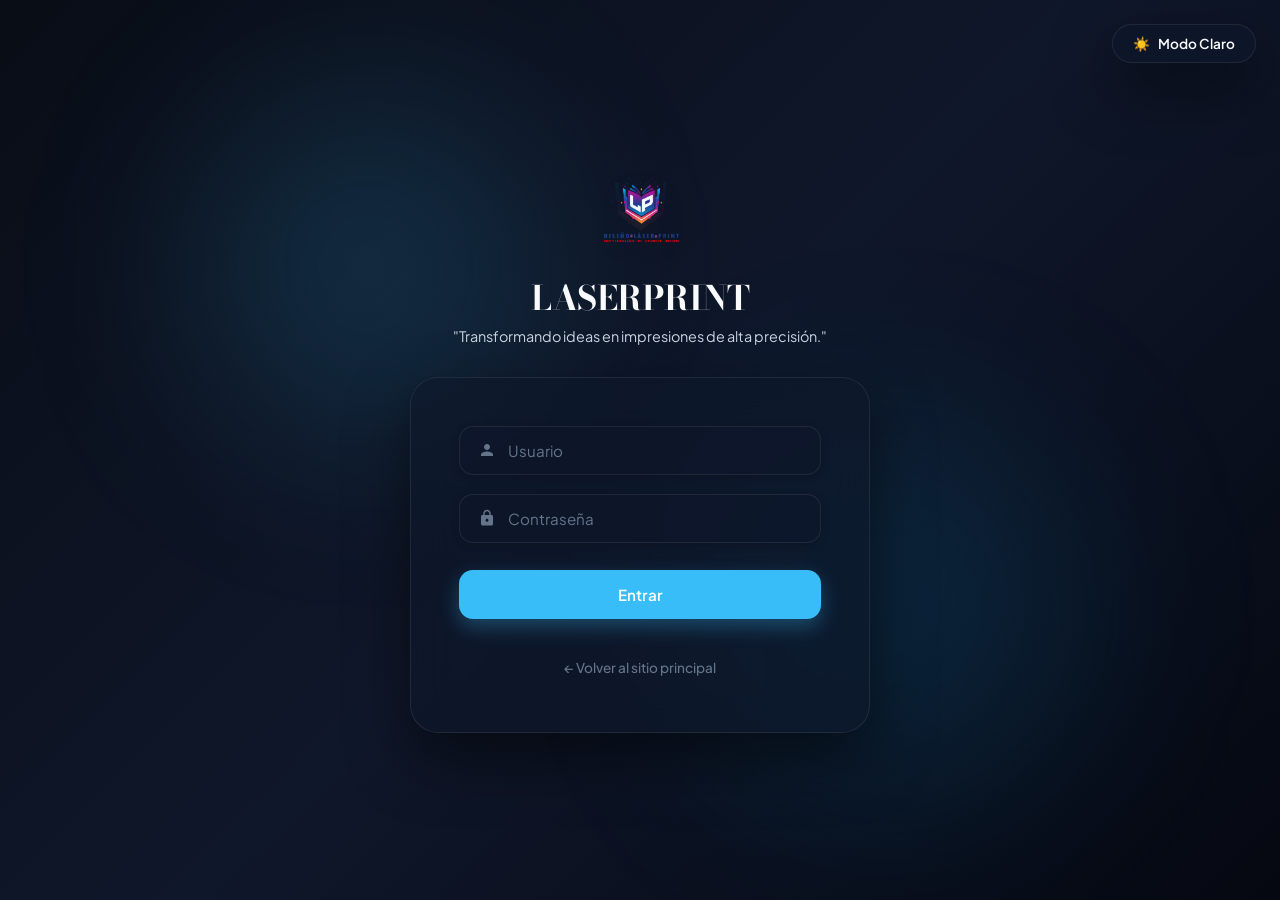
==== commit d387a174: "Update admin.html" ====
--- a/admin.html
+++ b/admin.html
@@ -1,129 +1,170 @@
 <!DOCTYPE html>
-<html lang="es">
+<html lang="es-MX">
 <head>
   <meta charset="UTF-8">
   <meta name="viewport" content="width=device-width, initial-scale=1.0">
-  <title>LaserPrint - Panel Admin</title>
-
-  <!-- Favicon e Iconos -->
+  <title>Panel de Administración | Diseño Laser Print</title>
+
+  <!-- El panel nunca debe aparecer en Google -->
+  <meta name="robots" content="noindex, nofollow">
+  <meta name="referrer" content="same-origin">
+
+  <!-- Tema (mismo que el sitio) antes de pintar, para evitar el parpadeo -->
+  <script>
+    (function () {
+      try {
+        var t = localStorage.getItem('theme');
+        if (!t) t = window.matchMedia('(prefers-color-scheme: dark)').matches ? 'dark' : 'light';
+        document.documentElement.setAttribute('data-theme', t);
+      } catch (e) {}
+    })();
+  </script>
+
+  <!-- Redirección rápida si no hay sesión. OJO: esto NO es seguridad,
+       la protección real tiene que estar en el servidor. -->
+  <script>
+    try {
+      if (localStorage.getItem('adminAutenticado') !== 'true' && !localStorage.getItem('adminToken')) {
+        window.location.replace('login.html');
+      }
+    } catch (e) {}
+  </script>
+
   <link rel="icon" type="image/png" href="uploads/fotos/LOGOTIPO.png">
 
-  <!-- Fuentes tipográficas -->
   <link rel="preconnect" href="https://fonts.googleapis.com">
   <link rel="preconnect" href="https://fonts.gstatic.com" crossorigin>
-  <link href="https://fonts.googleapis.com/css2?family=Cinzel:wght@700&family=Plus+Jakarta+Sans:wght@300;400;600;700&display=swap" rel="stylesheet">
-  
-  <!-- Estilos CSS externo -->
-  <link rel="stylesheet" href="admin.css">
-
-  <!-- Verificación inmediata de sesión antes de renderizar la página -->
-  <script>
-    if (localStorage.getItem('adminAutenticado') !== 'true') {
-      window.location.href = 'login.html';
-    }
-  </script>
+  <link href="https://fonts.googleapis.com/css2?family=Inter:wght@400;500;600&family=Playfair+Display:ital,wght@0,500;0,600;1,400&display=swap" rel="stylesheet">
+
+  <link rel="stylesheet" href="admin.css?v=4.0">
 </head>
 <body>
 
-  <!-- Fondo ambiental con orbes claros -->
-  <div class="bg-glow ambient-cyan"></div>
-  <div class="bg-glow ambient-magenta"></div>
-
-  <!-- Encabezado del Panel -->
-  <header class="admin-header glass-card">
-    <div class="header-brand">
-      <img src="uploads/fotos/LOGOTIPO.png" alt="Logo LaserPrint" class="admin-logo" onerror="this.onerror=null; this.src='https://raw.githubusercontent.com/diazvb2506/laserprint-web/main/uploads/fotos/LOGOTIPO.png';">
-      <h1 class="header-title">Panel de Administración</h1>
-    </div>
-    <div class="header-actions">
-      <a href="index.html" class="btn-site">🌐 Ver Sitio Web</a>
-      <button id="logoutBtn" class="btn-logout">Cerrar Sesión</button>
+  <div class="bg-glow ambient-cyan" aria-hidden="true"></div>
+  <div class="bg-glow ambient-magenta" aria-hidden="true"></div>
+
+  <!-- ===== Encabezado ===== -->
+  <header class="admin-header">
+    <div class="header-inner">
+      <a href="index.html" class="header-brand" aria-label="Ir al sitio de Diseño Laser Print">
+        <img src="uploads/fotos/LOGOTIPO.png" alt="" class="admin-logo"
+             onerror="this.onerror=null; this.style.display='none';">
+        <span class="header-text">
+          <span class="header-kicker">Diseño Laser Print</span>
+          <span class="header-title">Panel de Administración</span>
+        </span>
+      </a>
+
+      <div class="header-actions">
+        <button type="button" id="themeToggle" class="icon-btn" aria-label="Cambiar tema claro u oscuro">🌙</button>
+        <a href="index.html" class="btn btn-ghost" target="_blank" rel="noopener">
+          <span aria-hidden="true">↗</span> <span class="hide-sm">Ver sitio</span>
+        </a>
+        <button type="button" id="logoutBtn" class="btn btn-ghost btn-danger-ghost">
+          Cerrar sesión
+        </button>
+      </div>
     </div>
   </header>
 
-  <!-- Contenido Principal -->
   <main class="admin-container">
 
-    <!-- Tarjeta del Formulario (Creación) -->
-    <section class="form-box glass-card">
-      <div class="form-header">
-        <h2>Nueva Publicación</h2>
-        <p class="form-subtitle">Sube y gestiona el contenido de tus diferentes secciones</p>
-      </div>
-      
-      <form id="uploadForm" autocomplete="off">
-        <div class="form-group">
-          <label for="nombre">Nombre del Producto / Servicio</label>
-          <input type="text" id="nombre" name="nombre" required maxlength="120" placeholder="Ej. Impresión DTF Playera Negra">
-        </div>
-        
-        <div class="form-group">
+    <!-- ===== Nueva publicación ===== -->
+    <section class="card" aria-labelledby="tituloNueva">
+      <div class="card-header">
+        <div>
+          <h1 id="tituloNueva" class="card-title">Nueva publicación</h1>
+          <p class="card-subtitle">Sube fotos, videos o PDF a cada sección del sitio.</p>
+        </div>
+      </div>
+
+      <form id="uploadForm" class="form-grid" autocomplete="off">
+        <div class="form-group span-2">
+          <label for="nombre">Nombre del producto o servicio</label>
+          <input type="text" id="nombre" name="nombre" required maxlength="120" placeholder="Ej. Playera negra con DTF">
+        </div>
+
+        <div class="form-group">
+          <label for="categoria">Sección donde aparece</label>
+          <select id="categoria" name="categoria" required>
+            <option value="DTF TEXTIL / UV">DTF Textil / UV</option>
+            <option value="SUBLIMACION">Sublimación</option>
+            <option value="LONA">Lona</option>
+            <option value="COROPLAST">Coroplast</option>
+            <option value="CORTE LASER">Corte Láser</option>
+            <option value="VINIL">Vinil</option>
+          </select>
+        </div>
+
+        <div class="form-group">
+          <label for="precio">Precio <span class="optional">(opcional)</span></label>
+          <div class="input-prefix">
+            <span aria-hidden="true">$</span>
+            <input type="number" id="precio" name="precio" step="0.01" min="0" placeholder="0.00" inputmode="decimal">
+            <span aria-hidden="true" class="suffix">MXN</span>
+          </div>
+        </div>
+
+        <div class="form-group span-2">
           <label for="descripcion">Descripción</label>
-          <textarea id="descripcion" name="descripcion" rows="4" required maxlength="1000" placeholder="Escribe los detalles, dimensiones o características principales..."></textarea>
-        </div>
-
-        <div class="form-row">
-          <div class="form-group flex-1">
-            <label for="precio">Precio en Pesos (MXN)</label>
-            <input type="number" id="precio" name="precio" step="0.01" min="0" placeholder="0.00 (Opcional)">
-          </div>
-
-          <div class="form-group flex-1">
-            <label for="categoria">Sección de Destino</label>
-            <select id="categoria" name="categoria" required>
-              <option value="DTF TEXTIL / UV">DTF TEXTIL / UV</option>
-              <option value="SUBLIMACION">SUBLIMACION</option>
-              <option value="LONA">LONA</option>
-              <option value="COROPLAST">COROPLAST</option>
-              <option value="CORTE LASER">CORTE LASER</option>
-              <option value="VINIL">VINIL</option>
-            </select>
-          </div>
-        </div>
-
-        <div class="form-group">
-          <label for="archivo">Archivo Multimedia (Imagen, Video o PDF)</label>
-          <div class="file-input-wrapper">
-            <input type="file" id="archivo" name="archivo" accept="image/jpeg,image/png,image/webp,video/mp4,application/pdf" required>
-          </div>
-        </div>
-
-        <button type="submit" id="btnSubmit" class="btn-save">Subir y Publicar</button>
+          <textarea id="descripcion" name="descripcion" rows="3" required maxlength="1000"
+                    placeholder="Medidas, material, acabado o detalles que verá el cliente…"></textarea>
+          <small class="char-count" data-for="descripcion" aria-live="polite"></small>
+        </div>
+
+        <div class="form-group span-2">
+          <label for="archivo">Archivo <span class="optional">(JPG, PNG, WEBP, MP4 o PDF)</span></label>
+          <div class="dropzone">
+            <input type="file" id="archivo" name="archivo" required
+                   accept="image/jpeg,image/png,image/webp,video/mp4,application/pdf">
+            <div class="file-preview" id="filePreview" hidden></div>
+          </div>
+        </div>
+
+        <div class="form-actions span-2">
+          <button type="reset" class="btn btn-ghost">Limpiar</button>
+          <button type="submit" id="btnSubmit" class="btn btn-primary">Subir y publicar</button>
+        </div>
       </form>
     </section>
 
-    <!-- Tarjeta de Gestión (Buscador, Pestañas por Sección y Tabla) -->
-    <section class="table-box glass-card">
-      <div class="table-header-tools">
-        <h2>📋 Publicaciones Activas</h2>
-        
-        <!-- Buscador inteligente en tiempo real con sugerencias -->
-        <div class="search-box">
-          <input type="text" id="searchInput" placeholder="🔍 Buscar por nombre o descripción..." autocomplete="off">
-          <ul id="searchSuggestions" class="suggestions-list"></ul>
-        </div>
-      </div>
-
-      <!-- Pestañas para separar la tabla por secciones -->
-      <div class="category-tabs" id="categoryTabs">
-        <button class="tab-btn active" data-cat="TODAS">TODAS</button>
-        <button class="tab-btn" data-cat="DTF TEXTIL / UV">DTF TEXTIL / UV</button>
-        <button class="tab-btn" data-cat="SUBLIMACION">SUBLIMACION</button>
-        <button class="tab-btn" data-cat="LONA">LONA</button>
-        <button class="tab-btn" data-cat="COROPLAST">COROPLAST</button>
-        <button class="tab-btn" data-cat="CORTE LASER">CORTE LASER</button>
-        <button class="tab-btn" data-cat="VINIL">VINIL</button>
+    <!-- ===== Publicaciones ===== -->
+    <section class="card" aria-labelledby="tituloLista">
+      <div class="card-header table-header-tools">
+        <div>
+          <h2 id="tituloLista" class="card-title">Publicaciones activas</h2>
+          <p class="card-subtitle" id="resumenLista" aria-live="polite">Cargando…</p>
+        </div>
+
+        <div class="search-box" role="search">
+          <label for="searchInput" class="sr-only">Buscar publicaciones</label>
+          <svg class="search-icon" viewBox="0 0 24 24" width="18" height="18" fill="none" stroke="currentColor" stroke-width="2" aria-hidden="true"><circle cx="11" cy="11" r="7"/><path d="m20 20-3.5-3.5"/></svg>
+          <input type="search" id="searchInput" placeholder="Buscar por nombre o descripción…" autocomplete="off">
+          <ul id="searchSuggestions" class="suggestions-list" role="listbox"></ul>
+        </div>
+      </div>
+
+      <div class="category-tabs" id="categoryTabs" role="toolbar" aria-label="Filtrar por sección">
+        <button type="button" class="tab-btn active" data-cat="TODAS" aria-pressed="true">Todas <span class="count"></span></button>
+        <button type="button" class="tab-btn" data-cat="DTF TEXTIL / UV" aria-pressed="false">DTF Textil / UV <span class="count"></span></button>
+        <button type="button" class="tab-btn" data-cat="SUBLIMACION" aria-pressed="false">Sublimación <span class="count"></span></button>
+        <button type="button" class="tab-btn" data-cat="LONA" aria-pressed="false">Lona <span class="count"></span></button>
+        <button type="button" class="tab-btn" data-cat="COROPLAST" aria-pressed="false">Coroplast <span class="count"></span></button>
+        <button type="button" class="tab-btn" data-cat="CORTE LASER" aria-pressed="false">Corte Láser <span class="count"></span></button>
+        <button type="button" class="tab-btn" data-cat="VINIL" aria-pressed="false">Vinil <span class="count"></span></button>
       </div>
 
       <div class="table-responsive">
         <table>
+          <caption class="sr-only">Lista de publicaciones del sitio</caption>
           <thead>
             <tr>
-              <th>Nombre</th>
-              <th>Sección</th>
-              <th>Precio (MXN)</th>
-              <th>Tipo</th>
-              <th>Acciones</th>
+              <th scope="col" class="col-vista">Vista</th>
+              <th scope="col">Nombre</th>
+              <th scope="col">Sección</th>
+              <th scope="col">Precio</th>
+              <th scope="col">Tipo</th>
+              <th scope="col" class="col-acciones">Acciones</th>
             </tr>
           </thead>
           <tbody id="tabla"></tbody>
@@ -133,62 +174,69 @@
 
   </main>
 
-  <!-- Modal Flotante para Edición de Publicaciones -->
-  <div id="editModal" class="modal-overlay" style="display: none;">
-    <div class="modal-content glass-card">
+  <!-- ===== Modal de edición ===== -->
+  <div id="editModal" class="modal-overlay" role="dialog" aria-modal="true" aria-labelledby="tituloEditar">
+    <div class="modal-content">
       <div class="modal-header">
-        <h2>✏️ Editar Publicación</h2>
-        <button id="closeModalBtn" class="close-btn">&times;</button>
-      </div>
-
-      <form id="editForm">
-        <input type="hidden" id="editId">
-
-        <div class="form-group">
-          <label for="editNombre">Nombre del Producto / Servicio</label>
+        <h2 id="tituloEditar" class="card-title">Editar publicación</h2>
+        <button type="button" id="closeModalBtn" class="icon-btn" aria-label="Cerrar">✕</button>
+      </div>
+
+      <form id="editForm" class="form-grid" autocomplete="off">
+        <input type="hidden" id="editId" name="id">
+
+        <div class="form-group span-2">
+          <label for="editNombre">Nombre del producto o servicio</label>
           <input type="text" id="editNombre" name="nombre" required maxlength="120">
         </div>
 
         <div class="form-group">
+          <label for="editCategoria">Sección</label>
+          <select id="editCategoria" name="categoria" required>
+            <option value="DTF TEXTIL / UV">DTF Textil / UV</option>
+            <option value="SUBLIMACION">Sublimación</option>
+            <option value="LONA">Lona</option>
+            <option value="COROPLAST">Coroplast</option>
+            <option value="CORTE LASER">Corte Láser</option>
+            <option value="VINIL">Vinil</option>
+          </select>
+        </div>
+
+        <div class="form-group">
+          <label for="editPrecio">Precio <span class="optional">(opcional)</span></label>
+          <div class="input-prefix">
+            <span aria-hidden="true">$</span>
+            <input type="number" id="editPrecio" name="precio" step="0.01" min="0" inputmode="decimal">
+            <span aria-hidden="true" class="suffix">MXN</span>
+          </div>
+        </div>
+
+        <div class="form-group span-2">
           <label for="editDescripcion">Descripción</label>
           <textarea id="editDescripcion" name="descripcion" rows="3" required maxlength="1000"></textarea>
-        </div>
-
-        <div class="form-row">
-          <div class="form-group flex-1">
-            <label for="editPrecio">Precio (MXN)</label>
-            <input type="number" id="editPrecio" name="precio" step="0.01" min="0">
-          </div>
-
-          <div class="form-group flex-1">
-            <label for="editCategoria">Sección de Destino</label>
-            <select id="editCategoria" name="categoria" required>
-              <option value="DTF TEXTIL / UV">DTF TEXTIL / UV</option>
-              <option value="SUBLIMACION">SUBLIMACION</option>
-              <option value="LONA">LONA</option>
-              <option value="COROPLAST">COROPLAST</option>
-              <option value="CORTE LASER">CORTE LASER</option>
-              <option value="VINIL">VINIL</option>
-            </select>
-          </div>
-        </div>
-
-        <div class="form-group">
-          <label for="editArchivo">Remplazar Archivo (Opcional)</label>
-          <div class="file-input-wrapper">
-            <input type="file" id="editArchivo" name="archivo" accept="image/jpeg,image/png,image/webp,video/mp4,application/pdf">
-          </div>
-        </div>
-
-        <div class="modal-actions">
-          <button type="button" id="btnCancelEdit" class="btn-cancel">Cancelar</button>
-          <button type="submit" id="btnSaveEdit" class="btn-save">Guardar Cambios</button>
+          <small class="char-count" data-for="editDescripcion" aria-live="polite"></small>
+        </div>
+
+        <div class="form-group span-2">
+          <label for="editArchivo">Reemplazar archivo <span class="optional">(opcional)</span></label>
+          <div class="dropzone">
+            <input type="file" id="editArchivo" name="archivo"
+                   accept="image/jpeg,image/png,image/webp,video/mp4,application/pdf">
+            <div class="file-preview" id="editFilePreview" hidden></div>
+          </div>
+        </div>
+
+        <div class="form-actions span-2">
+          <button type="button" id="btnCancelEdit" class="btn btn-ghost">Cancelar</button>
+          <button type="submit" id="btnSaveEdit" class="btn btn-primary">Guardar cambios</button>
         </div>
       </form>
     </div>
   </div>
 
-  <!-- Script del Administrador con versión anti-caché -->
-  <script src="admin.js?v=2.0"></script>
+  <!-- Notificaciones -->
+  <div id="toastContainer" class="toast-container" aria-live="polite"></div>
+
+  <script src="admin.js?v=4.0" defer></script>
 </body>
 </html>
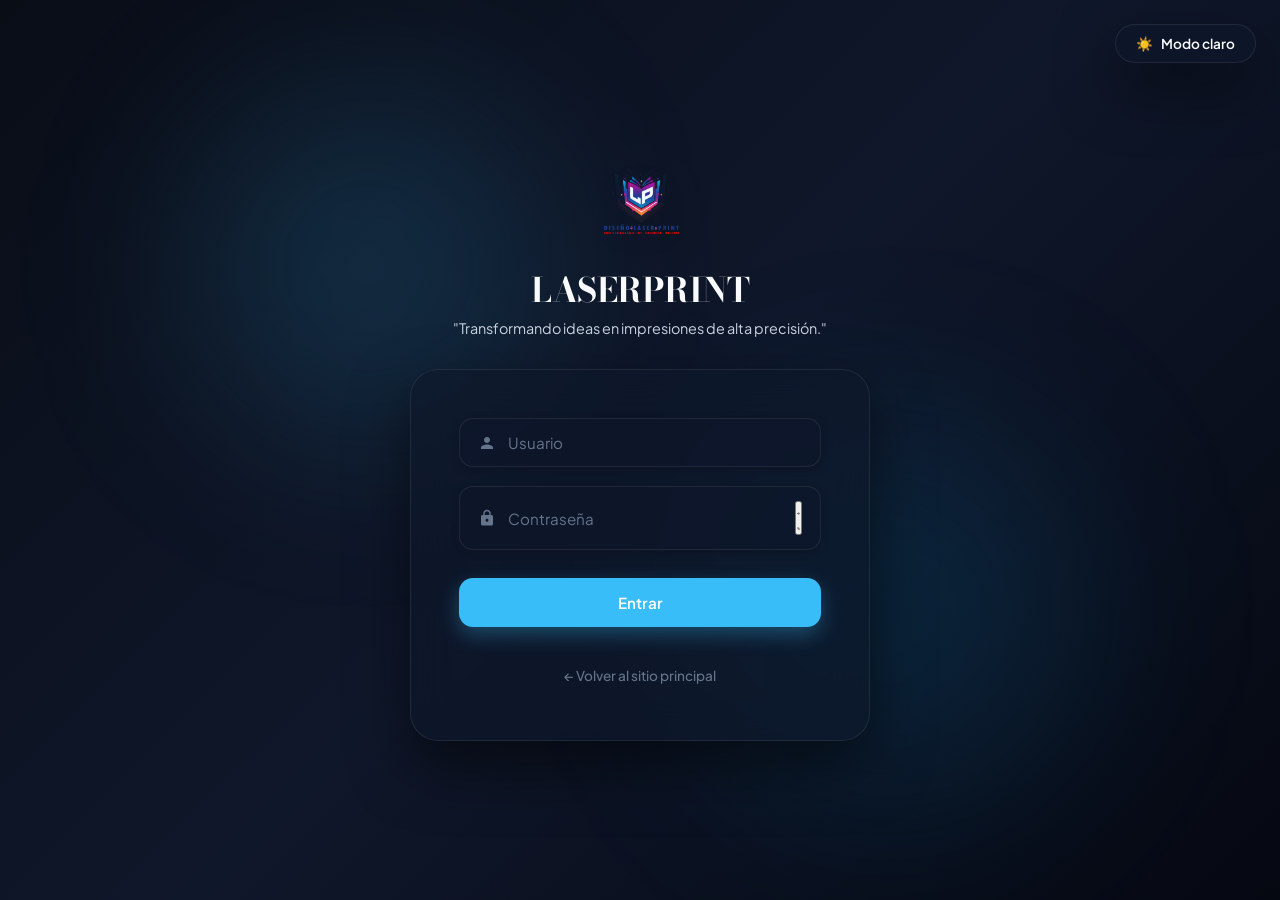
==== commit 936aa336: "Update admin.html" ====
--- a/admin.html
+++ b/admin.html
@@ -20,14 +20,13 @@
     })();
   </script>
 
-  <!-- Redirección rápida si no hay sesión. OJO: esto NO es seguridad,
-       la protección real tiene que estar en el servidor. -->
+  <!-- Si no hay sesión, al login antes de mostrar nada.
+       (La protección real está en el servidor: sin pase válido no acepta cambios.) -->
   <script>
     try {
-      if (localStorage.getItem('adminAutenticado') !== 'true' && !localStorage.getItem('adminToken')) {
-        window.location.replace('login.html');
-      }
-    } catch (e) {}
+      var s = JSON.parse(localStorage.getItem('lpAdminSesion') || 'null');
+      if (!s || !s.token || s.expira <= Date.now()) window.location.replace('login.html');
+    } catch (e) { window.location.replace('login.html'); }
   </script>
 
   <link rel="icon" type="image/png" href="uploads/fotos/LOGOTIPO.png">
@@ -36,7 +35,7 @@
   <link rel="preconnect" href="https://fonts.gstatic.com" crossorigin>
   <link href="https://fonts.googleapis.com/css2?family=Inter:wght@400;500;600&family=Playfair+Display:ital,wght@0,500;0,600;1,400&display=swap" rel="stylesheet">
 
-  <link rel="stylesheet" href="admin.css?v=4.0">
+  <link rel="stylesheet" href="admin.css?v=4.1">
 </head>
 <body>
 
@@ -237,6 +236,6 @@
   <!-- Notificaciones -->
   <div id="toastContainer" class="toast-container" aria-live="polite"></div>
 
-  <script src="admin.js?v=4.0" defer></script>
+  <script src="admin.js?v=4.1" defer></script>
 </body>
 </html>
--- a/admin.css
+++ b/admin.css
@@ -1,741 +1,1061 @@
 /* ==========================================================================
-   1. RESET, FUENTES Y VARIABLES GLOBALES (RETRO CYBERPUNK ARCADE STYLING)
+   DISEÑO LASER PRINT — admin.css (v4.0)
+   Mismo sistema visual que index.css: Inter + Playfair Display,
+   azul editorial, tema claro / oscuro con data-theme.
    ========================================================================== */
-@import url('https://fonts.googleapis.com/css2?family=Press+Start+2P&family=VT323&display=swap');
-
+
+/* ==========================================================================
+   1. RESET Y PALETAS
+   ========================================================================== */
 *,
 *::before,
 *::after {
-  box-sizing: border-box;
   margin: 0;
   padding: 0;
-}
-
-:root {
-  /* Paleta Neon Arcade 8-Bit */
-  --bg-dark-main: #06050e;
-  
-  --arcade-cyan: #00f0ff;
-  --arcade-pink: #ff007f;
-  --arcade-yellow: #ffe600;
-  --arcade-green: #39ff14;
-  --arcade-purple: #9d4edd;
-  --arcade-red: #ff3366;
-  
-  /* Contenedores y Cajas Retro */
-  --retro-bg-card: rgba(13, 14, 25, 0.92);
-  --retro-bg-modal: rgba(8, 8, 16, 0.96);
-  --retro-border-cyan: #00f0ff;
-  --retro-border-pink: #ff007f;
-  --input-bg: #090a14;
-
-  /* Fuentes Retro */
-  --font-pixel: 'Press Start 2P', monospace;
-  --font-terminal: 'VT323', monospace;
-
-  /* Textos */
-  --text-primary: #ffffff;
-  --text-secondary: #00f0ff;
-  --text-dark: #000000;
-}
-
-html, body {
-  width: 100%;
+  box-sizing: border-box;
+}
+
+:root,
+[data-theme="light"] {
+  color-scheme: light;
+
+  --bg-body: #F6F5F2;
+  --bg-card: #FFFFFF;
+  --bg-subtle: #F9F8F6;
+  --bg-input: #FFFFFF;
+  --bg-header: rgba(255, 255, 255, 0.85);
+
+  --text-primary: #111111;
+  --text-secondary: #4F4F4F;
+  --text-muted: #6B6B6B;
+
+  --accent-color: #0F4C81;
+  --accent-hover: #0A355C;
+  --accent-soft: rgba(15, 76, 129, 0.07);
+  --accent-glow: rgba(15, 76, 129, 0.25);
+  --on-accent: #FFFFFF;
+
+  --border-color: #E7E5E0;
+  --border-focus: #C9C6BF;
+
+  --danger: #B42318;
+  --danger-soft: rgba(220, 38, 38, 0.08);
+  --success: #15803D;
+  --success-soft: rgba(34, 197, 94, 0.1);
+  --warning: #B45309;
+  --warning-soft: rgba(245, 158, 11, 0.12);
+  --video: #7C3AED;
+  --video-soft: rgba(124, 58, 237, 0.1);
+
+  --shadow-soft: 0 10px 30px rgba(0, 0, 0, 0.04);
+  --shadow-hover: 0 18px 40px rgba(0, 0, 0, 0.08);
+
+  --font-heading: 'Playfair Display', Georgia, serif;
+  --font-body: 'Inter', -apple-system, BlinkMacSystemFont, 'Segoe UI', sans-serif;
+
+  --radius-sm: 8px;
+  --radius-md: 12px;
+  --radius-lg: 16px;
+
+  --ease-out: cubic-bezier(0.16, 1, 0.3, 1);
+  --transition-smooth: all 0.25s var(--ease-out);
+}
+
+[data-theme="dark"] {
+  color-scheme: dark;
+
+  --bg-body: #0D0F12;
+  --bg-card: #1A1D24;
+  --bg-subtle: #16191E;
+  --bg-input: #13161B;
+  --bg-header: rgba(13, 15, 18, 0.85);
+
+  --text-primary: #F0F2F5;
+  --text-secondary: #A0A5B1;
+  --text-muted: #8A909C;
+
+  --accent-color: #38BDF8;
+  --accent-hover: #7DD3FC;
+  --accent-soft: rgba(56, 189, 248, 0.1);
+  --accent-glow: rgba(56, 189, 248, 0.3);
+  --on-accent: #0D0F12;
+
+  --border-color: #262B35;
+  --border-focus: #3F4756;
+
+  --danger: #F87171;
+  --danger-soft: rgba(248, 113, 113, 0.12);
+  --success: #4ADE80;
+  --success-soft: rgba(74, 222, 128, 0.12);
+  --warning: #FBBF24;
+  --warning-soft: rgba(251, 191, 36, 0.12);
+  --video: #C4B5FD;
+  --video-soft: rgba(167, 139, 250, 0.14);
+
+  --shadow-soft: 0 10px 30px rgba(0, 0, 0, 0.4);
+  --shadow-hover: 0 18px 40px rgba(0, 0, 0, 0.6);
+}
+
+html {
+  -webkit-text-size-adjust: 100%;
+}
+
+body {
   min-height: 100vh;
   min-height: 100dvh;
-  overflow-x: hidden;
-}
-
-body {
-  font-family: var(--font-terminal);
-  font-size: 1.35rem;
-  letter-spacing: 1px;
-  background-color: var(--bg-dark-main);
+  background: var(--bg-body);
   color: var(--text-primary);
-  position: relative;
-  display: flex;
-  flex-direction: column;
-  background-image: 
-    linear-gradient(rgba(0, 240, 255, 0.05) 1px, transparent 1px),
-    linear-gradient(90deg, rgba(0, 240, 255, 0.05) 1px, transparent 1px);
-  background-size: 30px 30px;
-}
-
-/* ==========================================================================
-   2. OVERLAY CRT SCANLINES (EFECTO MONITOR DE TUBO RETRO)
-   ========================================================================== */
-body::before {
-  content: " ";
+  font-family: var(--font-body);
+  font-size: 1rem;
+  line-height: 1.55;
+  overflow-x: clip;
+  -webkit-font-smoothing: antialiased;
+  transition: background-color 0.3s ease, color 0.3s ease;
+}
+
+img,
+svg,
+video {
   display: block;
-  position: fixed;
-  top: 0; left: 0; bottom: 0; right: 0;
-  background: linear-gradient(rgba(18, 16, 16, 0) 50%, rgba(0, 0, 0, 0.35) 50%), 
-              linear-gradient(90deg, rgba(255, 0, 0, 0.03), rgba(0, 255, 0, 0.01), rgba(0, 0, 255, 0.03));
-  z-index: 999;
-  background-size: 100% 4px, 6px 100%;
-  pointer-events: none;
-}
-
-/* Ambient Glow de Retroalimentación Neon */
+  max-width: 100%;
+}
+
+button,
+input,
+select,
+textarea {
+  font: inherit;
+  color: inherit;
+}
+
+::selection {
+  background: var(--accent-color);
+  color: var(--on-accent);
+}
+
+:focus-visible {
+  outline: 2px solid var(--accent-color);
+  outline-offset: 2px;
+  border-radius: 6px;
+}
+
+.sr-only {
+  position: absolute;
+  width: 1px;
+  height: 1px;
+  overflow: hidden;
+  clip: rect(0 0 0 0);
+  clip-path: inset(50%);
+  white-space: nowrap;
+}
+
+/* Luces de fondo (suaves, como en el sitio) */
 .bg-glow {
   position: fixed;
-  width: clamp(350px, 45vw, 700px);
-  height: clamp(350px, 45vw, 700px);
+  width: 520px;
+  height: 520px;
   border-radius: 50%;
-  filter: blur(140px);
+  filter: blur(120px);
+  opacity: 0.1;
+  pointer-events: none;
   z-index: 0;
-  opacity: 0.25;
-  pointer-events: none;
-  animation: floatBg 12s ease-in-out infinite alternate;
-}
-
-.ambient-cyan {
-  background: var(--arcade-cyan);
-  top: -15%;
-  left: -10%;
-}
-
-.ambient-magenta {
-  background: var(--arcade-pink);
-  bottom: -15%;
-  right: -10%;
-  animation-delay: -6s;
-}
-
-@keyframes floatBg {
-  0% { transform: translate(0, 0) scale(1); }
-  50% { transform: translate(30px, 40px) scale(1.1); }
-  100% { transform: translate(-20px, 20px) scale(0.95); }
-}
+}
+
+.ambient-cyan    { top: -200px; left: -160px; background: var(--accent-color); }
+.ambient-magenta { bottom: -220px; right: -160px; background: #C026D3; }
+[data-theme="dark"] .bg-glow { opacity: 0.16; }
 
 /* ==========================================================================
-   3. ENCABEZADO ADMIN (HEADER HUD ARCADE)
+   2. BOTONES
+   ========================================================================== */
+.btn {
+  display: inline-flex;
+  align-items: center;
+  justify-content: center;
+  gap: 6px;
+  min-height: 42px;
+  padding: 0 18px;
+  border-radius: var(--radius-sm);
+  border: 1px solid transparent;
+  font-size: 0.9rem;
+  font-weight: 500;
+  text-decoration: none;
+  white-space: nowrap;
+  cursor: pointer;
+  transition: var(--transition-smooth);
+}
+
+.btn:disabled {
+  opacity: 0.6;
+  cursor: progress;
+}
+
+.btn-primary {
+  background: var(--accent-color);
+  color: var(--on-accent);
+  font-weight: 600;
+  box-shadow: 0 4px 14px var(--accent-glow);
+}
+
+.btn-primary:hover:not(:disabled) {
+  background: var(--accent-hover);
+  transform: translateY(-1px);
+}
+
+.btn-ghost {
+  background: var(--bg-card);
+  color: var(--text-secondary);
+  border-color: var(--border-color);
+}
+
+.btn-ghost:hover {
+  color: var(--text-primary);
+  border-color: var(--border-focus);
+  background: var(--bg-subtle);
+}
+
+.btn-danger-ghost:hover {
+  color: var(--danger);
+  border-color: var(--danger);
+  background: var(--danger-soft);
+}
+
+.icon-btn {
+  display: grid;
+  place-items: center;
+  width: 40px;
+  height: 40px;
+  flex-shrink: 0;
+  border-radius: 50%;
+  border: 1px solid var(--border-color);
+  background: var(--bg-card);
+  color: var(--text-secondary);
+  font-size: 1rem;
+  cursor: pointer;
+  transition: var(--transition-smooth);
+}
+
+.icon-btn:hover {
+  color: var(--text-primary);
+  border-color: var(--accent-color);
+  background: var(--accent-soft);
+}
+
+.btn-link {
+  border: none;
+  background: none;
+  color: var(--accent-color);
+  font-weight: 600;
+  text-decoration: underline;
+  cursor: pointer;
+}
+
+.spinner {
+  display: inline-block;
+  width: 16px;
+  height: 16px;
+  border-radius: 50%;
+  border: 2px solid currentColor;
+  border-right-color: transparent;
+  vertical-align: -3px;
+  animation: girar 0.7s linear infinite;
+}
+
+@keyframes girar { to { transform: rotate(360deg); } }
+
+/* ==========================================================================
+   3. ENCABEZADO
    ========================================================================== */
 .admin-header {
   position: sticky;
   top: 0;
   z-index: 100;
-  display: flex;
+  background: var(--bg-header);
+  backdrop-filter: saturate(180%) blur(14px);
+  -webkit-backdrop-filter: saturate(180%) blur(14px);
+  border-bottom: 1px solid var(--border-color);
+}
+
+.header-inner {
+  max-width: 1180px;
+  margin: 0 auto;
+  padding: 12px 24px;
+  display: flex;
+  align-items: center;
   justify-content: space-between;
+  gap: 16px;
+}
+
+.header-brand {
+  display: flex;
   align-items: center;
-  padding: 1rem clamp(1rem, 4vw, 2.5rem);
-  background: #090a14;
-  border-bottom: 3px solid var(--arcade-cyan);
-  box-shadow: 0 5px 20px rgba(0, 240, 255, 0.3);
-}
-
-.header-brand {
-  display: flex;
-  align-items: center;
-  gap: 1.2rem;
+  gap: 14px;
+  min-width: 0;
+  text-decoration: none;
+  color: inherit;
 }
 
 .admin-logo {
-  height: 44px;
+  height: 42px;
   width: auto;
   object-fit: contain;
-  filter: drop-shadow(0 0 8px var(--arcade-cyan));
-  image-rendering: pixelated;
-  transition: transform 0.2s ease;
-}
-
-.admin-logo:hover {
-  transform: scale(1.1) rotate(-3deg);
+}
+
+.header-text {
+  display: flex;
+  flex-direction: column;
+  min-width: 0;
+}
+
+.header-kicker {
+  font-size: 0.72rem;
+  font-weight: 600;
+  letter-spacing: 0.08em;
+  text-transform: uppercase;
+  color: var(--text-muted);
 }
 
 .header-title {
-  font-family: var(--font-pixel);
-  font-size: clamp(0.9rem, 2vw, 1.3rem);
-  font-weight: 700;
-  color: var(--arcade-cyan);
-  text-shadow: 3px 3px 0px var(--arcade-pink);
-  letter-spacing: 2px;
+  font-family: var(--font-heading);
+  font-size: 1.25rem;
+  font-weight: 600;
+  line-height: 1.2;
+  white-space: nowrap;
+  overflow: hidden;
+  text-overflow: ellipsis;
 }
 
 .header-actions {
   display: flex;
   align-items: center;
-  gap: 1rem;
-}
-
-.btn-site {
-  font-family: var(--font-pixel);
-  font-size: 0.65rem;
-  color: #fff;
-  text-decoration: none;
-  padding: 0.7rem 1.1rem;
-  background: #000;
-  border: 2px solid var(--arcade-cyan);
-  box-shadow: 3px 3px 0px var(--arcade-cyan);
-  transition: all 0.1s ease;
-}
-
-.btn-site:hover {
-  background: var(--arcade-cyan);
-  color: #000;
-  box-shadow: 4px 4px 0px var(--arcade-pink);
-  transform: translate(-2px, -2px);
-}
-
-.btn-logout {
-  font-family: var(--font-pixel);
-  font-size: 0.65rem;
-  background: #000;
-  color: var(--arcade-red);
-  border: 2px solid var(--arcade-red);
-  box-shadow: 3px 3px 0px var(--arcade-red);
-  padding: 0.7rem 1.1rem;
-  cursor: pointer;
-  transition: all 0.1s ease;
-}
-
-.btn-logout:hover {
-  background: var(--arcade-red);
-  color: #fff;
-  box-shadow: 4px 4px 0px var(--arcade-pink);
-  transform: translate(-2px, -2px);
+  gap: 8px;
 }
 
 /* ==========================================================================
-   4. CONTENEDOR PRINCIPAL Y TARJETAS RETRO / ARCADE
+   4. CONTENEDOR Y TARJETAS
    ========================================================================== */
 .admin-container {
   position: relative;
   z-index: 1;
-  width: 100%;
-  max-width: 1100px;
+  max-width: 1180px;
   margin: 0 auto;
-  padding: clamp(1.5rem, 4vw, 3rem);
+  padding: 32px 24px 64px;
   display: flex;
   flex-direction: column;
-  gap: 2.5rem;
-}
-
-.glass-card {
-  position: relative;
-  background: var(--retro-bg-card);
-  border: 3px solid var(--arcade-cyan);
-  border-radius: 0px;
-  padding: clamp(1.5rem, 4vw, 2.5rem);
-  box-shadow: 8px 8px 0px var(--arcade-pink), 0 0 15px rgba(0, 240, 255, 0.2);
-}
-
-.glass-card:hover {
-  box-shadow: 10px 10px 0px var(--arcade-pink), 0 0 25px rgba(0, 240, 255, 0.4);
+  gap: 28px;
+}
+
+.card {
+  background: var(--bg-card);
+  border: 1px solid var(--border-color);
+  border-radius: var(--radius-lg);
+  box-shadow: var(--shadow-soft);
+  padding: clamp(20px, 3vw, 32px);
+  animation: aparecer 0.5s var(--ease-out) both;
+}
+
+.card + .card { animation-delay: 0.08s; }
+
+@keyframes aparecer {
+  from { opacity: 0; transform: translateY(12px); }
+  to   { opacity: 1; transform: translateY(0); }
+}
+
+.card-header {
+  display: flex;
+  align-items: flex-start;
+  justify-content: space-between;
+  gap: 16px;
+  margin-bottom: 24px;
+}
+
+.card-title {
+  font-family: var(--font-heading);
+  font-size: clamp(1.35rem, 2.4vw, 1.7rem);
+  font-weight: 600;
+  line-height: 1.2;
+  color: var(--text-primary);
+}
+
+/* Línea de acento como en las secciones del sitio */
+.card-title::after {
+  content: "";
+  display: block;
+  width: 36px;
+  height: 3px;
+  margin-top: 10px;
+  border-radius: 3px;
+  background: var(--accent-color);
+}
+
+.modal-header .card-title::after { display: none; }
+
+.card-subtitle {
+  margin-top: 10px;
+  font-size: 0.92rem;
+  color: var(--text-muted);
 }
 
 /* ==========================================================================
-   5. FORMULARIO DE PUBLICACIÓN ESTILO TERMINAL RETRO
+   5. FORMULARIOS
    ========================================================================== */
-.form-header {
-  margin-bottom: 1.8rem;
-  border-bottom: 2px dashed var(--arcade-cyan);
-  padding-bottom: 1rem;
-}
-
-.form-header h2 {
-  font-family: var(--font-pixel);
-  font-size: clamp(1rem, 1.8vw, 1.3rem);
-  color: var(--arcade-yellow);
-  text-shadow: 2px 2px 0px var(--arcade-pink);
-}
-
-.form-subtitle {
-  font-family: var(--font-terminal);
-  font-size: 1.2rem;
-  color: var(--arcade-cyan);
-  margin-top: 0.4rem;
-}
-
-#uploadForm {
+.form-grid {
+  display: grid;
+  grid-template-columns: repeat(2, minmax(0, 1fr));
+  gap: 18px 20px;
+}
+
+.span-2 { grid-column: span 2; }
+
+.form-group {
   display: flex;
   flex-direction: column;
-  gap: 1.4rem;
-}
-
-.form-row {
-  display: flex;
-  gap: 1.4rem;
-  flex-wrap: wrap;
-}
-
-.flex-1 {
-  flex: 1;
-  min-width: 240px;
-}
-
-.form-group {
-  display: flex;
-  flex-direction: column;
-  gap: 0.6rem;
+  gap: 7px;
+  min-width: 0;
 }
 
 .form-group label {
-  font-family: var(--font-pixel);
-  font-size: 0.65rem;
-  text-transform: uppercase;
-  color: var(--arcade-cyan);
+  font-size: 0.85rem;
+  font-weight: 600;
+  color: var(--text-secondary);
+}
+
+.optional {
+  font-weight: 400;
+  color: var(--text-muted);
 }
 
 .form-group input[type="text"],
 .form-group input[type="number"],
 .form-group textarea,
-.form-group select {
+.form-group select,
+.search-box input {
   width: 100%;
-  padding: 0.8rem 1rem;
-  background: var(--input-bg);
-  border: 2px solid var(--arcade-cyan);
-  border-radius: 0px;
-  color: var(--arcade-green);
-  font-family: var(--font-terminal);
-  font-size: 1.3rem;
+  min-height: 46px;
+  padding: 10px 14px;
+  background: var(--bg-input);
+  border: 1px solid var(--border-color);
+  border-radius: var(--radius-sm);
+  color: var(--text-primary);
+  font-size: 16px;                       /* evita el zoom del iPhone */
   outline: none;
-  transition: all 0.1s ease;
+  transition: border-color 0.2s ease, box-shadow 0.2s ease;
 }
 
 .form-group textarea {
   resize: vertical;
-  min-height: 110px;
-}
-
-.form-group select option {
-  background: #000;
-  color: var(--arcade-green);
+  min-height: 96px;
+  line-height: 1.5;
+}
+
+.form-group select {
+  appearance: none;
+  padding-right: 40px;
+  cursor: pointer;
+  background-image: url("data:image/svg+xml,%3Csvg xmlns='http://www.w3.org/2000/svg' width='12' height='8' fill='none' stroke='%238A909C' stroke-width='2'%3E%3Cpath d='m1 1 5 5 5-5'/%3E%3C/svg%3E");
+  background-repeat: no-repeat;
+  background-position: right 14px center;
+}
+
+input::placeholder,
+textarea::placeholder {
+  color: var(--text-muted);
 }
 
 .form-group input:focus,
 .form-group textarea:focus,
-.form-group select:focus {
-  border-color: var(--arcade-pink);
-  box-shadow: 4px 4px 0px var(--arcade-cyan);
-  background: #000;
-}
-
-/* Custom File Input 8-Bit */
-.file-input-wrapper input[type="file"] {
-  background: var(--input-bg);
-  padding: 0.7rem;
-  border: 2px dashed var(--arcade-cyan);
-  color: var(--arcade-cyan);
+.form-group select:focus,
+.search-box input:focus,
+.input-prefix:focus-within {
+  border-color: var(--accent-color);
+  box-shadow: 0 0 0 3px var(--accent-soft);
+}
+
+/* Campo de precio con $ y MXN */
+.input-prefix {
+  display: flex;
+  align-items: center;
+  min-height: 46px;
+  padding: 0 14px;
+  gap: 8px;
+  background: var(--bg-input);
+  border: 1px solid var(--border-color);
+  border-radius: var(--radius-sm);
+  color: var(--text-muted);
+  transition: border-color 0.2s ease, box-shadow 0.2s ease;
+}
+
+.form-group .input-prefix input {
+  flex: 1;
+  min-width: 0;
+  min-height: 44px;
+  padding: 0;
+  border: none;
+  background: transparent;
+  box-shadow: none;
+}
+
+.form-group .input-prefix input:focus {
+  box-shadow: none;
+}
+
+.input-prefix .suffix {
+  font-size: 0.8rem;
+  font-weight: 600;
+}
+
+.char-count {
+  align-self: flex-end;
+  font-size: 0.75rem;
+  color: var(--text-muted);
+}
+
+.char-count.limite {
+  color: var(--warning);
+}
+
+/* Zona para el archivo */
+.dropzone {
+  display: flex;
+  flex-direction: column;
+  gap: 12px;
+  padding: 16px;
+  border: 1.5px dashed var(--border-focus);
+  border-radius: var(--radius-md);
+  background: var(--bg-subtle);
+  transition: var(--transition-smooth);
+}
+
+.dropzone:hover,
+.dropzone.arrastrando {
+  border-color: var(--accent-color);
+  background: var(--accent-soft);
+}
+
+.dropzone input[type="file"] {
+  width: 100%;
+  font-size: 0.88rem;
+  color: var(--text-secondary);
   cursor: pointer;
-  width: 100%;
-  font-family: var(--font-terminal);
-}
-
-.file-input-wrapper input[type="file"]:hover {
-  border-color: var(--arcade-pink);
-  background: rgba(255, 0, 127, 0.1);
-}
-
-.file-input-wrapper input[type="file"]::-webkit-file-upload-button {
-  font-family: var(--font-pixel);
-  font-size: 0.6rem;
-  background: var(--arcade-cyan);
-  color: #000;
-  border: none;
-  padding: 0.5rem 0.8rem;
-  margin-right: 1rem;
+}
+
+.dropzone input[type="file"]::file-selector-button {
+  margin-right: 14px;
+  padding: 9px 16px;
+  border: 1px solid var(--border-color);
+  border-radius: var(--radius-sm);
+  background: var(--bg-card);
+  color: var(--text-primary);
+  font: inherit;
+  font-weight: 600;
   cursor: pointer;
-  box-shadow: 2px 2px 0px var(--arcade-pink);
-}
-
-.file-input-wrapper input[type="file"]::-webkit-file-upload-button:hover {
-  background: var(--arcade-pink);
-  color: #fff;
-  box-shadow: 2px 2px 0px var(--arcade-cyan);
-}
-
-/* Botón Guardar / Submit Arcade */
-.btn-save {
-  font-family: var(--font-pixel);
-  margin-top: 0.8rem;
-  padding: 1rem 1.8rem;
-  background: var(--arcade-green);
-  color: #000;
-  border: 2px solid #000;
-  border-radius: 0px;
-  font-size: 0.8rem;
-  cursor: pointer;
-  box-shadow: 4px 4px 0px var(--arcade-cyan);
-  transition: all 0.1s ease;
-}
-
-.btn-save:hover:not(:disabled) {
-  transform: translate(-2px, -2px);
-  box-shadow: 6px 6px 0px var(--arcade-pink);
-  background: var(--arcade-cyan);
-  color: #000;
-}
-
-.btn-save:disabled {
-  background: #334155;
-  color: #64748b;
-  box-shadow: none;
-  cursor: not-allowed;
-  opacity: 0.6;
+  transition: var(--transition-smooth);
+}
+
+.dropzone input[type="file"]::file-selector-button:hover {
+  border-color: var(--accent-color);
+  color: var(--accent-color);
+}
+
+.file-preview {
+  display: flex;
+  align-items: center;
+  gap: 14px;
+  padding: 10px;
+  border-radius: var(--radius-sm);
+  background: var(--bg-card);
+  border: 1px solid var(--border-color);
+}
+
+.file-preview[hidden] { display: none; }
+
+.file-preview img,
+.file-preview .file-icon {
+  width: 64px;
+  height: 64px;
+  flex-shrink: 0;
+  border-radius: 6px;
+  object-fit: cover;
+  background: var(--bg-subtle);
+}
+
+.file-preview .file-icon {
+  display: grid;
+  place-items: center;
+  font-size: 1.6rem;
+}
+
+.file-info {
+  min-width: 0;
+  font-size: 0.85rem;
+}
+
+.file-info strong {
+  display: block;
+  overflow: hidden;
+  white-space: nowrap;
+  text-overflow: ellipsis;
+}
+
+.file-info span {
+  color: var(--text-muted);
+}
+
+.file-info .aviso {
+  color: var(--warning);
+  font-weight: 600;
+}
+
+.form-actions {
+  display: flex;
+  justify-content: flex-end;
+  gap: 10px;
+  margin-top: 4px;
 }
 
 /* ==========================================================================
-   6. BUSCADOR INTELIGENTE Y HERRAMIENTAS DE TABLA
+   6. BUSCADOR Y PESTAÑAS
    ========================================================================== */
 .table-header-tools {
-  display: flex;
-  justify-content: space-between;
-  align-items: center;
-  gap: 1.2rem;
   flex-wrap: wrap;
-  margin-bottom: 1.5rem;
-}
-
-.table-header-tools h2 {
-  font-family: var(--font-pixel);
-  font-size: clamp(0.9rem, 1.8vw, 1.2rem);
-  color: var(--arcade-pink);
-  text-shadow: 2px 2px 0px var(--arcade-cyan);
-}
-
-/* Buscador Flotante Retro */
+  align-items: flex-end;
+}
+
 .search-box {
   position: relative;
-  min-width: 280px;
   flex: 1;
-  max-width: 420px;
+  min-width: 240px;
+  max-width: 380px;
+}
+
+.search-icon {
+  position: absolute;
+  left: 14px;
+  top: 14px;
+  color: var(--text-muted);
+  pointer-events: none;
 }
 
 .search-box input {
-  width: 100%;
-  padding: 0.8rem 1.2rem;
-  background: var(--input-bg);
-  border: 2px solid var(--arcade-cyan);
-  border-radius: 0px;
-  color: var(--arcade-green);
-  font-family: var(--font-terminal);
-  font-size: 1.3rem;
-  outline: none;
-  transition: all 0.1s ease;
-}
-
-.search-box input:focus {
-  border-color: var(--arcade-pink);
-  box-shadow: 4px 4px 0px var(--arcade-cyan);
+  padding-left: 42px;
 }
 
 .suggestions-list {
   display: none;
   position: absolute;
-  top: 105%;
+  top: calc(100% + 6px);
   left: 0;
   right: 0;
-  background: #090a14;
-  border: 2px solid var(--arcade-pink);
-  border-radius: 0px;
+  z-index: 50;
   list-style: none;
   overflow: hidden;
-  z-index: 200;
-  box-shadow: 5px 5px 0px var(--arcade-cyan);
+  background: var(--bg-card);
+  border: 1px solid var(--border-color);
+  border-radius: var(--radius-md);
+  box-shadow: var(--shadow-hover);
 }
 
 .suggestions-list li {
-  padding: 0.8rem 1.2rem;
+  display: flex;
+  justify-content: space-between;
+  gap: 12px;
+  padding: 10px 14px;
+  font-size: 0.9rem;
   cursor: pointer;
-  font-family: var(--font-terminal);
-  font-size: 1.2rem;
-  display: flex;
-  justify-content: space-between;
-  border-bottom: 1px dashed rgba(0, 240, 255, 0.3);
-  transition: all 0.1s ease;
-}
-
-.suggestions-list li:hover {
-  background: var(--arcade-cyan);
-  color: #000;
+  border-bottom: 1px solid var(--border-color);
+}
+
+.suggestions-list li:last-child { border-bottom: none; }
+
+.suggestions-list li:hover,
+.suggestions-list li.activa {
+  background: var(--accent-soft);
 }
 
 .suggestions-list li small {
-  font-family: var(--font-pixel);
-  font-size: 0.6rem;
-  color: var(--arcade-yellow);
-}
-
-.suggestions-list li:hover small {
-  color: #000;
+  flex-shrink: 0;
+  color: var(--text-muted);
+}
+
+.category-tabs {
+  display: flex;
+  gap: 8px;
+  overflow-x: auto;
+  padding-bottom: 4px;
+  margin-bottom: 20px;
+  scrollbar-width: thin;
+}
+
+.tab-btn {
+  display: inline-flex;
+  align-items: center;
+  gap: 8px;
+  flex-shrink: 0;
+  min-height: 38px;
+  padding: 0 14px;
+  border-radius: 999px;
+  border: 1px solid var(--border-color);
+  background: var(--bg-card);
+  color: var(--text-secondary);
+  font-size: 0.85rem;
+  font-weight: 500;
+  white-space: nowrap;
+  cursor: pointer;
+  transition: var(--transition-smooth);
+}
+
+.tab-btn:hover {
+  color: var(--text-primary);
+  border-color: var(--border-focus);
+}
+
+.tab-btn.active {
+  background: var(--accent-color);
+  border-color: var(--accent-color);
+  color: var(--on-accent);
+}
+
+.tab-btn .count {
+  min-width: 22px;
+  padding: 1px 7px;
+  border-radius: 999px;
+  background: var(--bg-subtle);
+  color: var(--text-muted);
+  font-size: 0.72rem;
+  font-weight: 600;
+  text-align: center;
+}
+
+.tab-btn .count:empty { display: none; }
+
+.tab-btn.active .count {
+  background: rgba(255, 255, 255, 0.2);
+  color: inherit;
 }
 
 /* ==========================================================================
-   7. PESTAÑAS DE CATEGORÍA (RETRO TABS)
-   ========================================================================== */
-.category-tabs {
-  display: flex;
-  gap: 0.8rem;
-  overflow-x: auto;
-  padding-bottom: 0.8rem;
-  margin-bottom: 1.4rem;
-  border-bottom: 2px solid var(--arcade-cyan);
-}
-
-.tab-btn {
-  font-family: var(--font-pixel) !important;
-  font-size: 0.6rem !important;
-  background: #000;
-  color: var(--arcade-cyan);
-  border: 2px solid var(--arcade-cyan) !important;
-  padding: 0.6rem 1.2rem;
-  cursor: pointer;
-  white-space: nowrap;
-  box-shadow: 3px 3px 0px var(--arcade-cyan);
-  transition: all 0.1s ease !important;
-}
-
-.tab-btn:hover {
-  background: var(--arcade-cyan);
-  color: #000;
-  box-shadow: 4px 4px 0px var(--arcade-pink);
-  transform: translate(-2px, -2px);
-}
-
-.tab-btn.active {
-  background: var(--arcade-pink) !important;
-  color: #fff !important;
-  border-color: #fff !important;
-  box-shadow: 4px 4px 0px var(--arcade-cyan) !important;
-}
-
-/* ==========================================================================
-   8. TABLA DE PUBLICACIONES (ARCADE DATA GRID)
+   7. TABLA
    ========================================================================== */
 .table-responsive {
   width: 100%;
   overflow-x: auto;
-  border: 2px solid var(--arcade-cyan);
-  background: #000;
+  border: 1px solid var(--border-color);
+  border-radius: var(--radius-md);
 }
 
 table {
   width: 100%;
   border-collapse: collapse;
   text-align: left;
-  min-width: 650px;
-}
-
-th, td {
-  padding: 1rem;
-  border-bottom: 1px solid rgba(0, 240, 255, 0.2);
-  font-size: 1.2rem;
+}
+
+th,
+td {
+  padding: 12px 16px;
+  border-bottom: 1px solid var(--border-color);
+  vertical-align: middle;
+  font-size: 0.92rem;
 }
 
 th {
-  font-family: var(--font-pixel);
-  background: #090a14;
-  color: var(--arcade-yellow);
-  font-size: 0.65rem;
-  letter-spacing: 1px;
-  border-bottom: 2px solid var(--arcade-cyan);
+  position: sticky;
+  top: 0;
+  background: var(--bg-subtle);
+  color: var(--text-muted);
+  font-size: 0.74rem;
+  font-weight: 600;
+  letter-spacing: 0.06em;
+  text-transform: uppercase;
+}
+
+tbody tr:last-child td { border-bottom: none; }
+
+tbody tr {
+  transition: background-color 0.15s ease;
 }
 
 tbody tr:hover {
-  background: rgba(0, 240, 255, 0.1);
-}
-
-/* Badges estilo Píxel / Arcade */
+  background: var(--accent-soft);
+}
+
+.col-vista    { width: 76px; }
+.col-acciones { width: 1%; }
+
+.thumb {
+  width: 52px;
+  height: 52px;
+  border-radius: var(--radius-sm);
+  object-fit: cover;
+  background: var(--bg-subtle);
+  border: 1px solid var(--border-color);
+}
+
+span.thumb {
+  display: grid;
+  place-items: center;
+  font-size: 1.3rem;
+}
+
+.cell-nombre strong {
+  display: block;
+  font-weight: 600;
+  color: var(--text-primary);
+}
+
+.cell-nombre .desc {
+  display: block;
+  max-width: 340px;
+  margin-top: 2px;
+  font-size: 0.82rem;
+  color: var(--text-muted);
+  overflow: hidden;
+  white-space: nowrap;
+  text-overflow: ellipsis;
+}
+
+.precio {
+  font-weight: 600;
+  font-variant-numeric: tabular-nums;
+  white-space: nowrap;
+}
+
+.muted { color: var(--text-muted); }
+
+/* Etiquetas */
+.badge-cat,
+.badge-file {
+  display: inline-block;
+  padding: 3px 10px;
+  border-radius: 999px;
+  font-size: 0.75rem;
+  font-weight: 600;
+  white-space: nowrap;
+}
+
 .badge-cat {
-  font-family: var(--font-pixel);
-  font-size: 0.55rem;
-  background: #000;
-  border: 1px solid var(--arcade-cyan);
-  padding: 0.3rem 0.6rem;
-  color: var(--arcade-cyan);
-}
-
-.badge-file {
-  font-family: var(--font-pixel);
-  padding: 0.3rem 0.6rem;
-  font-size: 0.55rem;
-  text-transform: uppercase;
-  border: 1px solid #fff;
-}
-
-.badge-img {
-  background: rgba(0, 240, 255, 0.2);
-  color: var(--arcade-cyan);
-  border-color: var(--arcade-cyan);
-}
-
-.badge-video {
-  background: rgba(255, 0, 127, 0.2);
-  color: var(--arcade-pink);
-  border-color: var(--arcade-pink);
-}
-
-.badge-pdf {
-  background: rgba(255, 230, 0, 0.2);
-  color: var(--arcade-yellow);
-  border-color: var(--arcade-yellow);
-}
-
-/* Acciones en Tabla */
-.btn-edit {
-  font-family: var(--font-pixel) !important;
-  font-size: 0.6rem !important;
-  background: #000;
-  color: var(--arcade-cyan);
-  border: 2px solid var(--arcade-cyan) !important;
-  padding: 0.5rem 0.8rem;
+  background: var(--bg-subtle);
+  border: 1px solid var(--border-color);
+  color: var(--text-secondary);
+}
+
+.badge-file           { background: var(--bg-subtle); color: var(--text-muted); }
+.badge-file.t-imagen  { background: var(--accent-soft);  color: var(--accent-color); }
+.badge-file.t-video   { background: var(--video-soft);   color: var(--video); }
+.badge-file.t-pdf     { background: var(--warning-soft); color: var(--warning); }
+
+/* Botones de la fila */
+.acciones {
+  display: flex;
+  gap: 6px;
+  justify-content: flex-end;
+}
+
+.btn-edit,
+.btn-del {
+  min-height: 34px;
+  padding: 0 12px;
+  border-radius: var(--radius-sm);
+  border: 1px solid var(--border-color);
+  background: var(--bg-card);
+  font-size: 0.82rem;
+  font-weight: 500;
   cursor: pointer;
-  box-shadow: 2px 2px 0px var(--arcade-cyan);
-  transition: all 0.1s ease !important;
-}
-
-.btn-edit:hover {
-  background: var(--arcade-cyan) !important;
-  color: #000 !important;
-  box-shadow: 3px 3px 0px var(--arcade-pink);
-  transform: translate(-2px, -2px);
-}
-
-.btn-del {
-  font-family: var(--font-pixel) !important;
-  font-size: 0.6rem !important;
-  background: #000;
-  color: var(--arcade-red);
-  border: 2px solid var(--arcade-red) !important;
-  padding: 0.5rem 0.8rem;
-  cursor: pointer;
-  box-shadow: 2px 2px 0px var(--arcade-red);
-  transition: all 0.1s ease !important;
-}
-
-.btn-del:hover {
-  background: var(--arcade-red) !important;
-  color: #fff !important;
-  box-shadow: 3px 3px 0px var(--arcade-pink);
-  transform: translate(-2px, -2px);
-}
+  transition: var(--transition-smooth);
+}
+
+.btn-edit       { color: var(--text-primary); }
+.btn-edit:hover { border-color: var(--accent-color); color: var(--accent-color); background: var(--accent-soft); }
+.btn-del        { color: var(--text-muted); }
+.btn-del:hover  { border-color: var(--danger); color: var(--danger); background: var(--danger-soft); }
+
+/* Mensajes dentro de la tabla (cargando, vacío, error) */
+.estado-tabla {
+  padding: 48px 16px !important;
+  text-align: center;
+  color: var(--text-muted);
+}
+
+.estado-tabla .estado-icono {
+  display: block;
+  margin-bottom: 8px;
+  font-size: 1.8rem;
+}
+
+.estado-error { color: var(--danger); }
 
 /* ==========================================================================
-   9. MODAL DE EDICIÓN (GAME PAUSE OVERLAY)
+   8. MODAL
    ========================================================================== */
 .modal-overlay {
   display: none;
   position: fixed;
-  top: 0; 
-  left: 0; 
-  width: 100%; 
-  height: 100%;
-  background: rgba(0, 0, 0, 0.85);
+  inset: 0;
   z-index: 1500;
+  padding: 20px;
+  background: rgba(8, 9, 11, 0.55);
+  backdrop-filter: blur(6px);
+  -webkit-backdrop-filter: blur(6px);
   justify-content: center;
   align-items: center;
-  padding: 1.5rem;
 }
 
 .modal-overlay.active {
   display: flex;
+  animation: fundido 0.2s ease;
 }
 
 .modal-content {
   width: 100%;
-  max-width: 580px;
-  max-height: 90vh;
+  max-width: 620px;
+  max-height: calc(100dvh - 40px);
   overflow-y: auto;
-  background: var(--retro-bg-modal);
-  border: 3px solid var(--arcade-pink);
-  border-radius: 0px;
-  padding: 2rem;
-  box-shadow: 8px 8px 0px var(--arcade-cyan);
+  overscroll-behavior: contain;
+  padding: clamp(20px, 3vw, 28px);
+  background: var(--bg-card);
+  border: 1px solid var(--border-color);
+  border-radius: var(--radius-lg);
+  box-shadow: 0 30px 80px rgba(0, 0, 0, 0.35);
+  animation: aparecer 0.3s var(--ease-out);
 }
 
 .modal-header {
   display: flex;
+  align-items: center;
   justify-content: space-between;
+  gap: 12px;
+  margin-bottom: 20px;
+}
+
+@keyframes fundido {
+  from { opacity: 0; }
+  to   { opacity: 1; }
+}
+
+/* ==========================================================================
+   9. NOTIFICACIONES
+   ========================================================================== */
+.toast-container {
+  position: fixed;
+  right: 20px;
+  bottom: 20px;
+  z-index: 2000;
+  display: flex;
+  flex-direction: column;
+  align-items: flex-end;
+  gap: 10px;
+  pointer-events: none;
+}
+
+.toast {
+  display: flex;
   align-items: center;
-  margin-bottom: 1.5rem;
-  border-bottom: 2px dashed var(--arcade-pink);
-  padding-bottom: 1rem;
-}
-
-.modal-header h2 {
-  font-family: var(--font-pixel);
-  font-size: 1rem;
-  color: var(--arcade-yellow);
-}
-
-.close-btn {
-  font-family: var(--font-pixel);
-  background: #000;
-  border: 2px solid var(--arcade-red);
-  width: 32px;
-  height: 32px;
-  color: var(--arcade-red);
+  gap: 10px;
+  max-width: min(380px, calc(100vw - 40px));
+  padding: 12px 16px;
+  border-radius: var(--radius-md);
+  background: var(--bg-card);
+  border: 1px solid var(--border-color);
+  border-left: 4px solid var(--success);
+  box-shadow: var(--shadow-hover);
+  color: var(--text-primary);
   font-size: 0.9rem;
-  cursor: pointer;
-  display: flex;
-  align-items: center;
-  justify-content: center;
-  box-shadow: 2px 2px 0px var(--arcade-red);
-  transition: all 0.1s ease;
-}
-
-.close-btn:hover {
-  background: var(--arcade-red);
-  color: #fff;
-  transform: translate(-2px, -2px);
-}
-
-.modal-actions {
-  display: flex;
-  justify-content: flex-end;
-  gap: 1rem;
-  margin-top: 1.5rem;
-}
-
-.btn-cancel {
-  font-family: var(--font-pixel);
-  font-size: 0.65rem;
-  background: #000;
-  color: #fff;
-  border: 2px solid #fff;
-  padding: 0.8rem 1.4rem;
-  cursor: pointer;
-  box-shadow: 3px 3px 0px #fff;
-  transition: all 0.1s ease;
-}
-
-.btn-cancel:hover {
-  background: #fff;
-  color: #000;
-  transform: translate(-2px, -2px);
-}
+  font-weight: 500;
+  opacity: 0;
+  transform: translateY(10px) scale(0.98);
+  transition: opacity 0.25s ease, transform 0.25s var(--ease-out);
+  pointer-events: auto;
+}
+
+.toast.visible {
+  opacity: 1;
+  transform: translateY(0) scale(1);
+}
+
+.toast-error { border-left-color: var(--danger); }
 
 /* ==========================================================================
-   10. RESPONSIVIDAD (MOBILE)
+   10. RESPONSIVE
    ========================================================================== */
-@media (max-width: 640px) {
-  .admin-header {
-    flex-direction: column;
-    gap: 1rem;
-    text-align: center;
+@media (max-width: 760px) {
+  .header-inner { padding: 10px 16px; }
+  .header-kicker { display: none; }
+  .header-title { font-size: 1.05rem; }
+  .admin-logo { height: 34px; }
+  .hide-sm { display: none; }
+  .header-actions .btn { padding: 0 12px; }
+
+  .admin-container { padding: 20px 14px 48px; gap: 20px; }
+
+  .form-grid { grid-template-columns: 1fr; }
+  .span-2 { grid-column: auto; }
+  .form-actions .btn { flex: 1; }
+
+  .search-box { max-width: none; }
+
+  /* La tabla se convierte en tarjetas */
+  .table-responsive { border: none; }
+  table thead { display: none; }
+  table,
+  tbody,
+  tr,
+  td { display: block; width: 100%; }
+
+  tbody tr {
+    display: grid;
+    grid-template-columns: 64px 1fr;
+    gap: 4px 14px;
+    padding: 14px;
+    margin-bottom: 12px;
+    border: 1px solid var(--border-color);
+    border-radius: var(--radius-md);
+    background: var(--bg-card);
   }
 
-  .header-actions {
-    width: 100%;
-    justify-content: center;
+  tbody tr:hover { background: var(--bg-card); }
+
+  td {
+    padding: 0;
+    border: none;
   }
 
-  .form-row {
-    flex-direction: column;
-    gap: 1.4rem;
+  td[data-label="Vista"] { grid-row: span 4; }
+
+  td[data-label="Nombre"],
+  td[data-label="Sección"],
+  td[data-label="Precio"],
+  td[data-label="Tipo"] { grid-column: 2; }
+  td[data-label="Vista"] .thumb { width: 64px; height: 64px; }
+
+  td[data-label="Precio"],
+  td[data-label="Tipo"],
+  td[data-label="Sección"] {
+    display: inline-block;
+    width: auto;
   }
 
-  .glass-card {
-    padding: 1.2rem;
+  td[data-label="Acciones"] {
+    grid-column: 1 / -1;
+    margin-top: 10px;
   }
 
-  .table-header-tools {
-    flex-direction: column;
-    align-items: stretch;
+  .acciones { justify-content: stretch; }
+  .acciones button { flex: 1; min-height: 40px; }
+
+  .cell-nombre .desc { max-width: none; white-space: normal; }
+
+  .estado-tabla { border: none !important; }
+  tbody tr:has(.estado-tabla) { display: block; border-style: dashed; }
+
+  .toast-container { left: 14px; right: 14px; bottom: 14px; align-items: stretch; }
+  .toast { max-width: none; }
+}
+
+@media (prefers-reduced-motion: reduce) {
+  *,
+  *::before,
+  *::after {
+    animation-duration: 0.01ms !important;
+    animation-iteration-count: 1 !important;
+    transition-duration: 0.01ms !important;
   }
-
-  .search-box {
-    max-width: 100%;
-  }
-}+}
